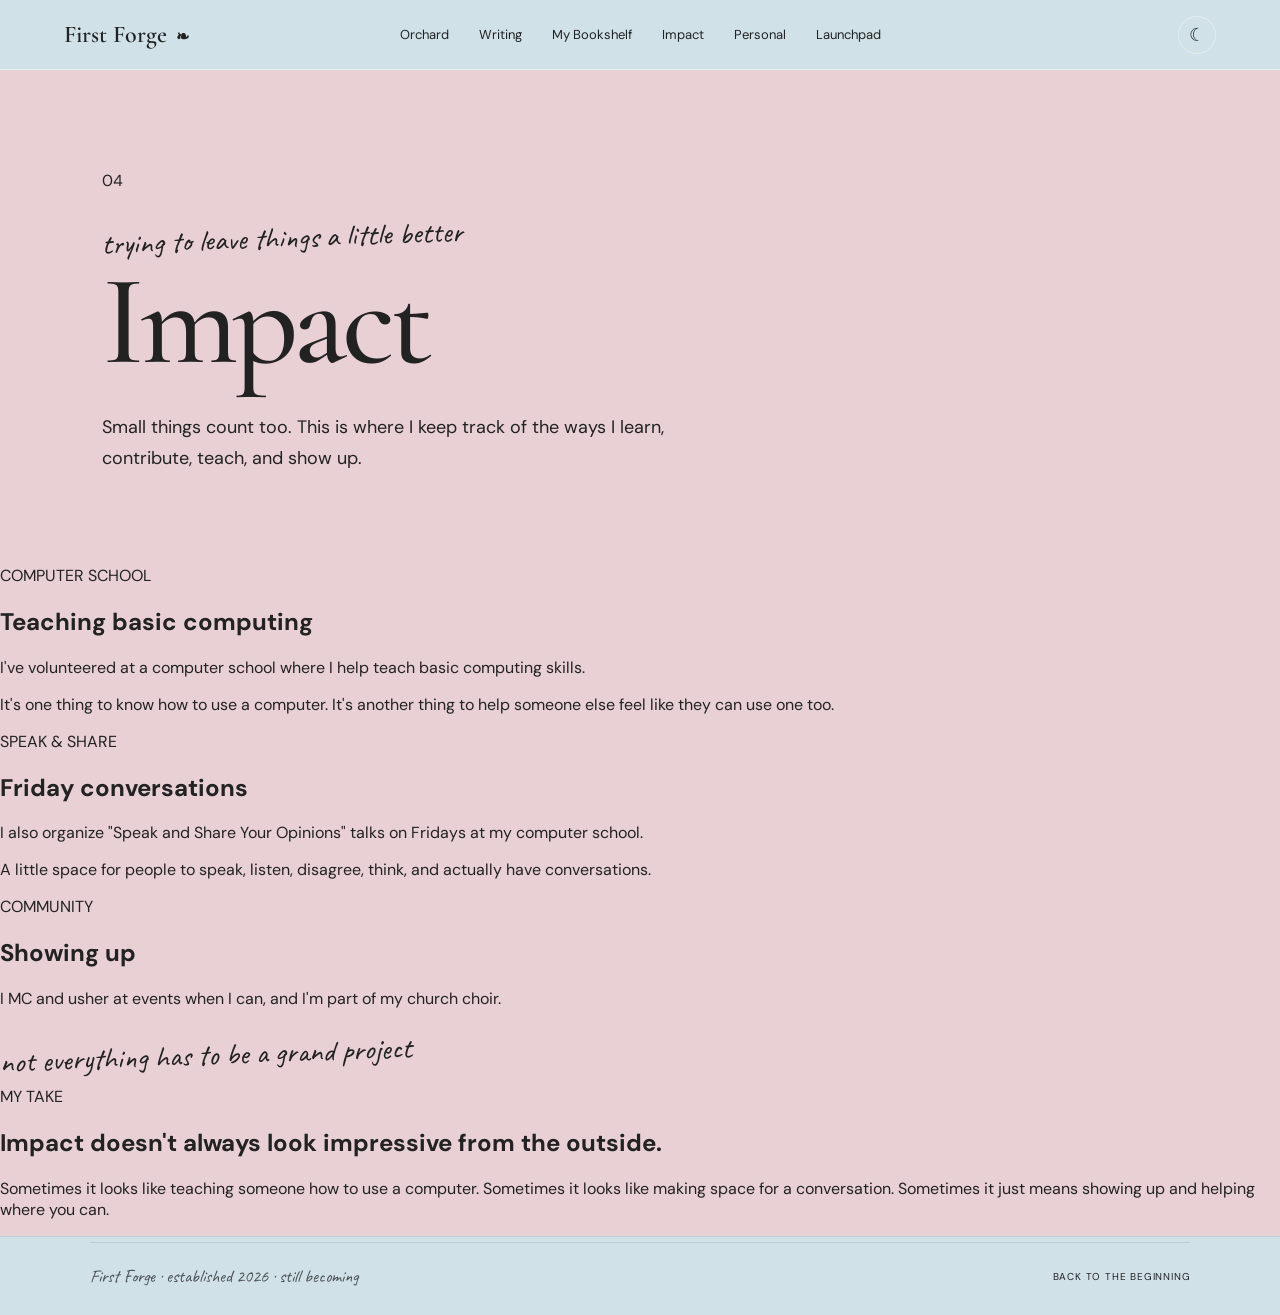
==== impact.html @ 007a7151 "Cleaned up sub-pages files and changed book cover file names" ====
<!DOCTYPE html>
<html lang="en">

<head>

    <meta charset="UTF-8">
    <meta name="viewport" content="width=device-width, initial-scale=1.0">

    <title>Impact — First Forge</title>

    <link rel="preconnect" href="https://fonts.googleapis.com">
    <link rel="preconnect" href="https://fonts.gstatic.com" crossorigin>

    <link
        href="https://fonts.googleapis.com/css2?family=Caveat:wght@400;500;600&family=Cormorant+Garamond:wght@400;500;600;700&family=DM+Sans:wght@400;500;600&family=Lora:ital,wght@0,400;0,500;1,400&display=swap"
        rel="stylesheet"
    >

    <link rel="stylesheet" href="style.css">

</head>

<body class="impact-page">

<header class="site-header">

    <a href="index.html" class="logo">
        First Forge <span>❧</span>
    </a>

    <nav class="navigation">
        <a href="orchard.html">Orchard</a>
        <a href="writing.html">Writing</a>
        <a href="mybookshelf.html">My Bookshelf</a>
        <a href="impact.html">Impact</a>
        <a href="personal.html">Personal</a>
        <a href="launchpad.html">Launchpad</a>
    </nav>

    <button class="theme-toggle" id="theme-toggle" aria-label="Switch to dark mode">☾</button>

</header>


<main class="inner-page">

    <section class="page-hero">

        <span class="page-number">04</span>

        <p class="handwritten">
            trying to leave things a little better
        </p>

        <h1>
            Impact
        </h1>

        <p class="page-intro">
            Small things count too. This is where I keep track
            of the ways I learn, contribute, teach, and show up.
        </p>

    </section>


    <section class="impact-story">

        <article class="impact-card">

            <span>
                COMPUTER SCHOOL
            </span>

            <h2>
                Teaching basic computing
            </h2>

            <p>
                I've volunteered at a computer school where I help
                teach basic computing skills.
            </p>

            <p>
                It's one thing to know how to use a computer.
                It's another thing to help someone else feel like
                they can use one too.
            </p>

        </article>


        <article class="impact-card">

            <span>
                SPEAK &amp; SHARE
            </span>

            <h2>
                Friday conversations
            </h2>

            <p>
                I also organize "Speak and Share Your Opinions"
                talks on Fridays at my computer school.
            </p>

            <p>
                A little space for people to speak,
                listen, disagree, think, and actually have
                conversations.
            </p>

        </article>


        <article class="impact-card">

            <span>
                COMMUNITY
            </span>

            <h2>
                Showing up
            </h2>

            <p>
                I MC and usher at events when I can,
                and I'm part of my church choir.
            </p>

            <p class="handwritten">
                not everything has to be a grand project
            </p>

        </article>

    </section>
    <section class="impact-note">

        <span>MY TAKE</span>

        <h2>
            Impact doesn't always look impressive
            from the outside.
        </h2>

        <p>
            Sometimes it looks like teaching someone how to
            use a computer. Sometimes it looks like making
            space for a conversation. Sometimes it just means
            showing up and helping where you can.
        </p>

    </section>

</main>
<footer class="site-footer">

    <div class="footer-bottom">

        <p>
            First Forge · established 2026 · still becoming
        </p>

        <a href="index.html" class="footer-top">
            Back to the beginning
        </a>
    </div>
</footer>

<script src="script.js"></script>

</body>
</html>
---- style.css ----
:root {
    --background: #FDFBF7;
    --text: #222222;
    --muted-text: #767676;
    --blue: #D0E1E8;
    --sage: #D8E0D5;
    --rose: #E8D0D5;
    --border: #e8eee9;
    --card-background: #F7F3ED;
}

body.dark-theme {
    --background: #202322;
    --text: #F4F0E8;
    --muted-text: #B8B8AE;
    --blue: #29373B;
    --sage: #3D4639;
    --rose: #493A3D;
    --border: rgba(244, 240, 232, 0.12);
    --card-background: #292C2A;
}
* {
    box-sizing: border-box;
}

html {
    scroll-behavior: smooth;
}
body {
    margin: 0;
    background-color: var(--background);
    color:var(--text);
    font-family: "DM Sans", serif;
    transition: background-color 0.3s ease, color 0.3s ease;
}

a {
    color: inherit;
}

img {
    max-width: 100%;
}

.theme-toggle {
    width: 38px;
    height: 38px;
    border: 1px solid var(--border);
    border-radius: 50%;
    background: transparent;
    color: var(--text);
    font-family: "DM Sans", sans-serif;
    font-size: 18px;
    cursor: pointer;
    display: flex;
    align-items: center;
    justify-content: center;
    transition: background-color 0.2s ease, transform 0.2s ease;
}

.theme-toggle:hover {
    background-color: rgba(255, 255, 255, 0.25);
    transform: rotate(8deg);
}

.site-header {
    height: 70px;
    padding: 0 5%;
    display: flex;
    align-items: center;
    justify-content: space-between;
    border-bottom: 1px solid var(--border);
    background-color: var(--blue);
    backdrop-filter: blur(8px);
    -webkit-backdrop-filter: blur(8px);
}


.logo {
    font-family: "Cormorant Garamond", serif;
    font-size: 24px;
    font-weight: 600;
    color: var(--text);
    text-decoration: none;
    white-space: nowrap;
}

.logo span {
    font-size: 16px;
    margin-left: 3px;
}

.navigation {
    position: absolute;
    left: 50%;
    transform: translateX(-50%);
    display: flex;
    align-items: center;
    gap: 30px;
}

.navigation a {
    position: relative;
    font-family: "DM Sans", sans-serif;
    font-size: 13px;
    color: var(--text);
    text-decoration: none;
    transition: opacity 0.2s ease, transform 0.2s ease;
}

.navigation a:hover {
    opacity: 0.6;
    text-decoration: underline;
    text-underline-offset: 6px;
}

.home-page {
    background-color: var(--blue);
}

.hero {
    min-height: calc(80vh - 70px);
    padding: 35px 6% 50px;
    display: grid;
    grid-template-columns: 0.85fr 1.15fr;
    align-items: center;
    gap: 35px;
    overflow: hidden;
    background-color: transparent;
}

.hero-content {
    position: relative;
    width: 100%;
    max-width: 500px;
    justify-self: end;
}

.hero-star {
    position: absolute;
    top: -11px;
    left: -8px;
    z-index: 5;
    font-family: "Cormorant Garamond", serif;
    font-size: 30px;
    transform: rotate(-12deg);
    opacity: 0.8;
}
.hero-note {
    max-width: 390px;
    margin: 0 0 18px;
    font-family: "Caveat", cursive;
    font-size: 20px;
    line-height: 1.3;
}

.hero h1 {
    margin: 0;
    font-family: "Cormorant Garamond", serif;
    font-size: clamp(58px, 6.15vw, 92px);
    font-weight: 500;
    line-height: 0.88;
    letter-spacing: -0.03em;
}

.hero h1 span {
    display: block;
    font-style: italic;
}

.intro {
    margin: 38px 0 0;
    font-family: "DM Sans", sans-serif;
    font-size: 18px;
    font-weight: 600;
}

.hero-description {
    max-width: 500px;
    margin: 14px 0 0;
    font-size: 17px;
    line-height: 1.8;
}

.handwritten {
    width: fit-content;
    font-family: "Caveat", cursive;
    font-size: 30px;
    margin: 34px 0 5px;
    transform: rotate(-2deg);
    transform-origin: left center;
}

.forge-note {
    font-family: "DM Sans", sans-serif;
    font-size: 12px;
    letter-spacing: 0.08em;
    text-transform: uppercase;
    color: var(--muted-text);
    margin: 0;
}

.explore-note {
    font-family: "Caveat", cursive;
    font-size: 21px;
    margin: 24px 0 0;
    opacity: 0.75;
}

.hero-visual {
    position: relative;
    display: flex;
    justify-content: center;
    align-items: center;
    width: 100%;
    overflow: visible;
    transform: translateX(25px);
}

.hero-image {
    width: 760px;
    max-width: 100%;
    height: auto;
    display: block;
    object-fit: contain;
    transform: rotate(0.5deg);
    filter: drop-shadow(0 18px 24px rgba(34, 34, 34, 0.10));
}

.home-section-intro,
.writing-intro,
.bookshelf-intro,
.personal-intro,
.launchpad-intro {
    display: flex;
    align-items: flex-start;
    gap: 18px;
}

.orchard {
    padding: 70px 8% 120px;
    background-color: var(--background);
}

.section-heading {
    max-width: 650px;
    margin-bottom: 60px;
}

.section-label {
    font-family: "DM Sans", sans-serif;
    font-size: 12px;
    letter-spacing: 0.12em;
    text-transform: uppercase;
    color: var(--muted-text);
    margin: 0 0 18px;
}

.section-heading h2 {
    font-family: "Cormorant Garamond", serif;
    font-size: clamp(55px, 7vw, 90px);
    font-weight: 500;
    line-height: 0.9;
    letter-spacing: -0.032em;
}

.section-heading h2 span {
    display: block;
    font-style: italic;
}

.section-intro {
    max-width: 520px;
    font-size: 17px;
    line-height: 1.8;
    margin: 28px 0 0;
}

.orchard-grid {
    display: grid;
    grid-template-columns: repeat(6, 1fr);
    gap: 14px;
}

.orchard-card {
    min-height: 230px;
    padding: 32px;
    box-sizing: border-box;
    background-color: #F7F3ED;
    border: 1px solid rgba(55, 55, 45, 0.10);
    border-radius: 0;
}

.orchard-card:nth-child(1),
.orchard-card:nth-child(2),
.orchard-card:nth-child(3) {
    grid-column: span 2;
}

.orchard-card:nth-child(4),
.orchard-card:nth-child(5) {
    grid-column: span 3;

}

.orchard-card:nth-child(1) {
    background-color: var(--sage);
}
.orchard-card:nth-child(2) {
    background-color: var(--rose);
}

.orchard-card:nth-child(3) {
    background-color: var(--sage);
}

.orchard-card:nth-child(4) {
    background-color: var(--rose);
}

.orchard-card:nth-child(5) {
    background-color: var(--sage);
}
.orchard-card h3 {
    font-family: "Cormorant Garamond", serif;
    font-size: 36px;
    font-weight: 500;
    line-height: 1;
    margin: 0 0 16px;
    letter-spacing: -0.02em;
}

.orchard-card p {
    max-width: 430px;
    font-size: 15px;
    line-height: 1.7;
    margin: 0;
}

.project-list {
    margin-top: 28px;
    display: grid;
    gap: 0;
}

.project-item {
    padding: 18px 0;
    border-top: 1px solid rgba(55, 55, 45, 0.12);
}

.project-item h4 {
    font-family: "Cormorant Garamond", serif;
    font-size: 24px;
    font-weight: 600;
    line-height: 1.1;
    margin: 0 0 7px;
}

.project-item p {
    max-width: 430px;
    font-size: 14px;
    line-height: 1.6;
    margin: 0;
}

.writing {
    padding: 70px 8% 120px;
}

.writing.section-heading {
    max-width: 700px;
}

.writing.section-heading h2 {
    max-width: 600px;
}

.section.section-intro {
    max-width: 560px;
}

.bookshelf {
    padding: 70px 8% 120px;
}

.book-shelf.section-heading {
    max-width: 700px;
}

.bookshelf.section-heading h2 {
    max-width: 600px;
}

.bookshelf.section-intro {
    max-width: 560px;
}

.home-orchard {
    position: relative;
    padding: 28px 7% 48px;
    background-color: transparent;
    border-top: 1px solid var(--border);
}

.home-section-intro {
    margin-bottom: 22px;
}

.section-number {
    font-family: "Cormorant Garamond", serif;
    font-size: 30px;
    line-height: 1;
    flex-shrink: 0;
}

.home-section-intro > div {
    flex-shrink: 0;
    font-family: "Cormorant Garamond", serif;
    font-size: 30px;
    line-height: 1;
}

.home-section-intro p,
.writing-heading p,
.bookshelf-heading p,
.personal-heading p,
.launchpad-heading p,
.listening-heading p {
    font-family: "DM Sans", sans-serif;
    font-size: 13px;
    line-height: 1.55;
}

.home-section-intro p{
    font-family: "DM Sans", sans-serif;
    font-size: 13px;
    line-height: 1.5;
    margin: 0;
    max-width: 390px;
}

.orchard-preview-grid {
    display: grid;
    grid-template-columns: repeat(4, 1fr);
    gap: 14px;
    margin-left: 22%;
}

.orchard-preview-card {
    min-height: 155px;
    padding: 18px 20px;
    border-radius: 0;
    border: 1px solid rgba(55, 55, 45, 0.10);
    display: flex;
    flex-direction: column;
    position: relative;
}

.orchard-preview-card:nth-child(1) {
    background-color: var(--sage);
}

.orchard-preview-card:nth-child(2) {
    background-color: var(--rose);
}

.orchard-preview-card:nth-child(3) {
    background-color: var(--sage);
}

.orchard-preview-card:nth-child(4) {
    background-color: var(--rose);
}

.orchard-preview-card:nth-child(5) {
    background-color: var(--sage);
}

.card-icon {
    width: 42px;
    height: 42px;
    flex-shrink: 0;
    border-radius: 50%;
    display: flex;
    align-items: center;
    justify-content: center;
    background-color: rgba(255, 255, 255, 0.35);
    font-family: "DM Sans", sans-serif;
    font-size: 18px;
    margin-bottom: 10px;
}

.orchard-preview-card h3 {
    font-family: "Cormorant Garamond", serif;
    font-size: 21px;
    font-weight: 500;
    line-height: 1.05;
    margin: 0 0 7px;
}

.orchard-preview-card p {
    font-family: "DM Sans", sans-serif;
    font-size: 11px;
    line-height: 1.45;
    margin: 0;
    max-width: 190px;
}

.section-nav-note {
    margin: 20px 0 0 22%;
    font-family: "Caveat", cursive;
    font-size: 19px;
    line-height: 1.3;
    opacity: 0.72;
}

.home-impact {
    position: relative;
    padding: 55px 7% 65px;
    background-color: var(--background);
    border-top: 1px solid var(--border);
}

.impact-intro {
    margin-bottom: 28px;
}

.impact-heading h2
.writing-heading h2,
.personal-heading h2,
.launchpad-heading h2,
.listening-heading h2 {
    font-family: "Cormorant Garamond", serif;
    font-size: 34px;
    font-weight: 500;
    line-height: 1;
    margin: 0 0 8px;
}

.impact-heading p {
    max-width: 430px;
    margin: 0;
}

.impact-preview-grid {
    display: grid;
    grid-template-columns: repeat(3, 1fr);
    gap: 14px;
    margin-left: 22%;
}

.impact-preview-card {
    min-height: 175px;
    padding: 20px;
    border: 1px solid rgba(55, 55, 45, 0.10);
    display: flex;
    flex-direction: column;
    position: relative;
}

.impact-preview-card:nth-child(odd) {
    background-color: var(--rose);
}

.impact-preview-card:nth-child(even) {
    background-color: var(--sage);
}

.impact-icon {
    width: 42px;
    height: 42px;
    display: flex;
    align-items: center;
    justify-content: center;
    margin-bottom: 12px;
    background-color: rgba(255, 255, 255, 0.35);
    border-radius: 50%;
    font-size: 18px;
}

.impact-preview-card h3 {
    font-family: "Cormorant Garamond", serif;
    font-size: 23px;
    font-weight: 500;
    line-height: 1;
    margin: 0 0 8px;
}

.impact-preview-card p {
    max-width: 230px;
    font-family: "DM Sans", sans-serif;
    font-size: 11px;
    line-height: 1.5;
    margin: 0;
}

@media (max-width: 1000px) {
    .navigation {
        gap: 18px;
    }

    .hero {
        grid-template-columns: 1fr 1fr;
        padding-left: 5%;
        padding-right: 5%;
    }

    .hero-image {
        width: 650px;
    }

    .orchard-preview-grid {
        margin-left: 10%;
    }
}

@media (max-width: 760px) {
    .site-header {
        height: auto;
        min-height: 70px;
        padding: 16px 5%;
        flex-wrap: wrap;
        gap: 15px;
    }

    .navigation {
        width: 100%;
        justify-content: flex-start;
        gap: 16px;
        overflow-x: auto;
        padding-bottom: 3px;
        position: static;
    }

    .navigation a {
        flex-shrink: 0;
    }

    .hero {
        min-height: calc(100vh - 70px);
        grid-template-columns: 1fr;
        padding: 55px 7% 70px;
        gap: 45px;
    }

    .hero-visual {
        transform: none;
        justify-content: center;
    }

    .hero-image {
        width: 100%;
        max-width: 650px;
    }

    .home-section-intro,
    .writing-intro,
    .bookshelf-intro,
    .personal-intro,
    .launchpad-intro {
        flex-wrap: wrap;
    }

    .bookshelf-books {
        grid-template-columns: repeat(2, 1fr);
    }

    .bookshelf-display {
        margin-left: 0;
        margin-top: 0;
    }

    .writing-note,
    .personal-note,
    .launchpad-note,
    .listening-note,
    .section-nav-note {
        margin-left: 0;
    }

    .home-orchard {
        padding-left: 7%;
        padding-right: 7%;
    }

    .orchard-preview-grid {
        grid-template-columns: repeat(2, 1fr);
        margin-left: 0;
    }

    .impact-preview-grid,
    .writing-preview,
    .personal-preview,
    .launchpad-preview {
        grid-template-columns: 1fr;
        margin-left: 0;
    }

    .orchard-grid {
        grid-template-columns: 1fr;
    }

    .orchard-card:nth-child(1),
    .orchard-card:nth-child(2),
    .orchard-card:nth-child(3),
    .orchard-card:nth-child(4),
    .orchard-card:nth-child(5) {
        grid-column: auto;
    }

    .impact-preview-grid {
        grid-template-columns: 1fr;
        margin-left: 0;
    }

    .writing-preview {
        grid-template-columns: 1fr;
        margin-left: 0;
    }

    .bookshelf-preview {
        grid-template-columns: 1fr;
        margin-left: 0;
    }

    .bookshelf-books {
        grid-template-columns: repeat(2, 1fr);
    }

    .personal-preview {
        grid-template-columns: 1fr;
        margin-left: 0;
    }

    .full-category-grid,
    .impact-full-grid,
    .personal-full-grid,
    .launchpad-full-grid,
    .writer-page-grid {
        grid-template-columns: 1fr;
    }

    .bookshelf-full-grid {
        grid-template-columns: repeat(2, 1fr);
    }
    .footer-main {
        flex-direction: column;
        gap: 35px;
    }

    .footer-navigation {
        width: 100%;
        column-gap: 45px;
    }

    .footer-bottom {
        flex-direction: column;
        align-items: flex-start;
        gap: 15px;
    }

    .spotify-player {
        margin-left: 0;
        padding: 10px;
    }

    .footer-links {
        width: 100%;
        gap: 55px;
    }

    .footer-navigation, 
    .footer-socials {
        gap: 10px;
    }

    .footer-bottom {
        flex-direction: column;
        align-items: flex-start;
        gap: 15px;
    }
}

.home-writing {
    position: relative;
    padding: 55px 7% 65px;
    background-color: var(--background);
    border-top: 1px solid var(--border);
}

.writing-intro {
    margin-bottom: 28px;
}

.writing-heading {
    flex-shrink: 0;
}

.writing-preview {
    display: grid;
    grid-template-columns: repeat(2, 1fr);
    gap: 14px;
    margin-left: 22%;
}

.writing-preview-card {
    min-height: 190px;
    padding: 22px;
    border: 1px solid rgba(55, 55, 45, 0.10);
    background-color: #F7F3ED;
    display: flex;
    flex-direction: column;
}

.writing-preview-card:nth-child(odd) {
    background-color: var(--sage);
}

.writing-preview-card:nth-child(even) {
    background-color: var(--rose);
}

.writing-preview-card:nth-child(odd) {
    background-color: var(--sage);
}

.writing-preview-card:nth-child(even) {
    background-color: var(--rose);
}

.personal-preview-card:nth-child(odd),
.launchpad-preview-card:nth-child(odd) {
    background-color: var(--sage);
}

.personal-preview-card:nth-child(even),
.launchpad-preview-card:nth-child(even) {
    background-color: var(--sage);
}

.writing-type {
    font-family: "DM Sans", sans-serif;
    font-size: 9px;
    letter-spacing: 0.12em;
    color: var(--muted-text);
    margin-bottom: 16px;
}

.writing-preview-card h3 {
    font-family: "Cormorant Garamond", serif;
    font-size: 27px;
    font-weight: 500;
    line-height: 1;
    margin: 0 0 10px;
}

.writing-preview-card p {
    max-width: 270px;
    font-family: "DM Sans", sans-serif;
    font-size: 11px;
    line-height: 1.55;
    margin: 0;
}

.home-bookshelf {
    position: relative;
    padding: 28px 7% 18px;
    background-color: var(--background);
    border-top: 1px solid var(--border);
    overflow: hidden;
}

.bookshelf-intro {
    margin-bottom: 10px;
}

.bookshelf-heading {
    flex-shrink: 0;
}

.bookshelf-heading h2 {
    font-family: "Cormorant Garamond", serif;
    font-size: 34px;
    font-weight: 500;
    line-height: 1;
    margin: 0 0 7px;
    letter-spacing: -0.02em;
}

.bookshelf-heading p {
    max-width: 360px;
    margin: 0;
}

.bookshelf-display {
    position: relative;
    margin-left: 22%;
    margin-top: -48px;
    padding-top: 58px;
}

.bookshelf-books {
    position: relative;
    width: 100%;
    display: grid;
    grid-template-columns: repeat(4, 1fr);
    gap: 8px;
    align-items: end;
    margin: 0 auto;
    padding: 0 8px 13px;
}

.bookshelf-books::after {
    content: "";
    position: absolute;
    left: 0%;
    right: 0%;
    bottom: 0;
    height: 8px;
    background-color: #B69B73;
    border-radius: 2px;
    box-shadow: 
        0 2px 0 rgba(80, 60, 40, 0.18),
        0 5px 8px rgba(34, 34, 34, 0.10);
    z-index: 0;
}

.book-card {
    position: relative;
    z-index: 1;
    min-width: 0;
    padding: 0 6px;
    background: transparent;
    align-items: center;
    border: none;
    display: flex;
    flex-direction: column;
}

.book-cover {
    display: flex;
    height: 120px;
    width: 100%;
    align-items: flex-end;
    justify-content: center;
    overflow: hidden;
    background-color: transparent;
}

.book-cover img {
    width: auto;
    height: 105px;
    display: block;
    max-width: 72px;
    object-fit: cover;
    box-shadow: 2px 2px 6px rgba(34, 34, 34, 0.16);
    transform: transform 0.2s ease;
    box-shadow: 0.2s ease;
}

.book-note {
    position: relative;
    width: 100%;
    text-align: center;
    min-height: 72px;
    padding: 8px 4px 5px;
    text-align: center;
}

.book-note h3 {
    margin: 0 0 6px;
    font-family: "DM Sans", sans-serif;
    font-size: 8px;
    color: var(--muted-text);
    letter-spacing: 0.02em;
}

.book-card:hover .book-cover img {
    transform: translateY(-4px) rotate(-1deg);
    box-shadow: 3px 6px 9px rgba(34, 34, 34, 0.20);
}
.bookshelf-note {
    margin: 5px 0  0 22%;
    font-family: "Caveat", cursive;
    font-size: 18px;
    line-height: 1;
    opacity: 0.78;
    transform: rotate(-1deg);
}

.home-personal {
    position: relative;
    padding: 55px 7% 65px;
    background-color: transparent;
    border-top: 1px solid var(--border);
}

.personal-intro {
    margin-bottom: 28px;
}

.personal-heading {
    flex-shrink: 0;
}

.personal-heading h2 {
    font-family: "Cormorant Garamond", serif;
    font-size: 34px;
    font-weight: 500;
    line-height: 1;
    margin: 0 0 8px;
}

.personal-heading p {
    max-width: 430px;
    font-family: "DM Sans", sans-serif;
    font-size: 13px;
    line-height: 1.55;
    margin: 0;
}

.personal-preview {
    display: grid;
    grid-template-columns: repeat(3, 1fr);
    gap: 14px;
    margin-left: 22%;
}

.personal-preview-card {
    min-height: 190px;
    padding: 22px;
    border: 1px solid rgba(55, 55, 45, 0.10);
    display: flex;
    flex-direction: column;
}

.personal-preview-card:nth-child(odd) {
    background-color: var(--sage);
}

.personal-preview-card:nth-child(even) {
    background-color: var(--rose);
}

.personal-preview-card:nth-child(3) {
    background-color: var(--sage);
}

.personal-label {
    font-family: "DM Sans", sans-serif;
    font-size: 9px;
    letter-spacing: 0.12em;
    color: var(--muted-text);
    margin-bottom: 16px;
}

.personal-preview-card h3 {
    font-family: "Cormorant Garamond", serif;
    font-size: 27px;
    font-weight: 500;
    line-height: 1;
    margin: 0 0 10px;
}

.personal-preview-card p {
    max-width: 250px;
    font-family: "DM Sans", sans-serif;
    font-size: 11px;
    line-height: 1.55;
    margin: 0;
}

.personal-note {
    margin: 24px 0 0 22%;
    font-family: "Caveat", cursive;
    font-size: 20px;
    opacity: 0.75;
}

.home-launchpad {
    position: relative;
    padding: 55px 7% 65px;
    background-color: var(--background);
    border-top: 1px solid var(--border);
}

.launchpad-intro {
    display: flex;
    align-items: flex-start;
    gap: 18px;
    margin-bottom: 28px;
}

.launchpad-heading {
    flex-shrink: 0;
}

.launchpad-heading h2 {
    font-family: "Cormorant Garamond", serif;
    font-size: 34px;
    font-weight: 500;
    line-height: 1;
    margin: 0 0 8px;
}

.launchpad-heading p {
    max-width: 430px;
    font-family: "DM Sans", sans-serif;
    font-size: 13px;
    line-height: 1.55;
    margin: 0;
}

.launchpad-preview {
    display: grid;
    grid-template-columns: repeat(3, 1fr);
    gap: 14px;
    margin-left: 22%;
}

.launchpad-preview-card {
    min-height: 190px;
    padding: 22px;
    border: 1px solid rgba(55, 55, 45, 0.10);
    display: flex;
    flex-direction: column;
}

.launchpad-preview-card:nth-child(odd) {
    background-color: var(--sage);
}

.launchpad-preview-card:nth-child(even) {
    background-color: var(--rose);
}

.launchpad-preview-card:nth-child(odd) {
    background-color: var(--sage);
}

.launchpad-label {
    font-family: "DM Sans", sans-serif;
    font-size: 9px;
    letter-spacing: 0.12em;
    color: var(--muted-text);
    margin-bottom: 16px;
}

.launchpad-preview-card h3 {
    font-family: "Cormorant Garamond", serif;
    font-size: 27px;
    font-weight: 500;
    line-height: 1;
    margin: 0 0 10px;
}

.launchpad-preview-card p {
    max-width: 250px;
    font-family: "DM Sans", sans-serif;
    font-size: 11px;
    line-height: 1.55;
    margin: 0;
}

.launchpad-note {
    margin: 24px 0 0 22%;
    font-family: "Caveat", cursive;
    font-size: 20px;
    opacity: 0.75;
}

.section-nav-note {
    margin: 20px 0 0 22%;
    font-family: "Caveat", cursive;
    font-size: 19px;
    line-height: 1.3;
    opacity: 0.72;
}
@media (max-width: 500px) {
    .logo {
        font-size: 27px;
    }

    .navigation {
        gap: 14px;
    }

    .navigation a {
        font-size: 12px;
    }

    .hero {
        padding-top: 45px;
    }

    .hero h1 {
        font-size: clamp(52px, 15vw, 72px);
    }

    .hero-note {
        font-size: 21px;
    }

    .orchard-preview-grid {
        grid-template-columns: 1fr;
    }

    .orchard-preview-card {
        min-height: 170px;
    }

    .writing-intro,
    .bookshelf-intro {
        gap: 12px;
    }

    .writing-heading h2,
    .bookshelf-heading h2 {
        font-size: 30px;
    }

    .bookshelf-books {
        grid-template-columns: repeat(2, 1fr);
    }

    .bookshelf-note {
        margin-left: 0;
    }

    .site-footer {
        padding: 35px 7% 20px;
    }

    .footer-navigation {
        column-gap: 30px;
    }

    .footer-logo {
        font-size: 30px;
    }

    .bookshelf-full-grid {
        grid-template-columns: 1fr;
    }

    .full-category-card,
    .impact-full-card,
    .personal-full-card,
    .launchpad-full-card,
    .writing-full-card {
        padding: 28px;
    }
}

.site-footer {
    padding: 5px 7% 28px;
    background-color: var(--blue);
    border-top: 1px solid rgba(34, 34, 34, 0.10);
}

.footer-main {
    display: flex;
    justify-content: space-between;
    align-items: flex-start;
    gap: 60px;
    padding-bottom: 30px;
}

.footer-brand {
    max-width: 330px;
}

.footer-logo {
    font-family: "Cormorant Garamond", serif;
    font-size: 34px;
    font-weight: 600;
    color: var(--text);
    text-decoration: none;
}

.footer-logo span {
    font-size: 17px;
    margin-left: 3px;
}

.footer-brand p {
    max-width: 300px;
    margin: 14px 0 0;
    font-family: "DM Sans", sans-serif;
    font-size: 12px;
    line-height: 1.6;
    color: var(--muted-text);
}

.footer-navigation a:hover {
    text-decoration: underline;
    text-underline-offset: 5px;
}

.footer-top {
    font-family: "DM Sans", sans-serif;
    font-size: 10px;
    letter-spacing: 0.08em;
    text-transform: uppercase;
    color: var(--text);
    text-decoration: none;
}

.footer-top:hover {
    text-decoration: underline;
    text-underline-offset: 5px;
}

.footer-bottom {
    padding-top: 22px;
    border-top: 1px solid rgba(34, 34, 34, 0.10);
    display: flex;
    justify-content: space-between;
    align-items: center;
    gap: 30px;
}

.footer-bottom p {
    margin: 0;
    font-family: "Caveat", cursive;
    font-size: 18px;
    opacity: 0.75;
}

.footer-links {
    display: flex;
    gap: 80px;
}

.footer-column {
    display: flex;
    flex-direction: column;
    gap: 16px;
}

.footer-column:last-child {
    margin-top: 30px;
}

.footer-column:first-child {
    margin-top: 30px;
}
.footer-navigation, 
.footer-socials {
    display: flex;
    flex-wrap: wrap;
    gap: 8px;
    max-width: 280px;
}

.footer-navigation a,
.footer-socials a {
    display: inline-flex;
    align-items: center;
    padding: 6px 14px;
    background-color: var(--sage);
    border: 1px solid var(--border);
    border-radius: 20px;
    font-family: "DM Sans", sans-serif;
    font-size: 11px;
    font-weight: 500;
    color: var(--text);
    text-decoration: none;
    transition: transform 0.2s ease, background-color 0.2s ease, box-shadow 0.2s ease;
}

.footer-navigation a:hover,
.footer-socials a:hover{
    opacity: 1;
    transform: translateY(-2px);
    box-shadow: 0 4px 8px rgba(0, 0, 0, 0.08);
}

.footer-socials a:nth-child(even) {
    background-color: var(--rose);
}

.footer-handwritten {
    margin: 16px 0 0;
    font-family: "Caveat", cursive;
    font-size: 17px;
    line-height: 1.3;
    color: var(--text);
    opacity: 0.75;
}

.footer-bottom p {
    font-family: "Caveat", cursive;
}

.footer-label {
    font-family: "DM Sans", sans-serif;
    font-size: 9px;
    letter-spacing: 0.14em;
    color: var(--muted-text);
}

.home-listening {
    position: relative;
    padding: 55px 7% 65px;
    background-color: var(--background);
    border-top: 1px solid var(--border);
}

.listening-heading {
    flex-shrink: 0;
}

.listening-heading h2 {
    font-family: "Cormorant Garamond", serif;
    font-size: 34px;
    font-weight: 500;
    line-height: 1;
    margin: 0 0 8px;
}

.listening-heading p {
    max-width: 430px;
    font-family: "DM Sans", sans-serif;
    font-size: 13px;
    line-height: 1.55;
    margin: 0;
}

.spotify-player {
    margin-left: 22%;
    max-width: 720px;
    padding: 14px;
    background-color: #E8C5C8;
    border: 1px solid rgba(55, 55, 45, 0.10);
}

.spotify-player iframe {
    display: block;
    width: 100%;
    border: 0;
    border-radius: 12px;
}

.listening-note {
    margin: 20px 0 0 22%;
    font-family: "Caveat", cursive;
    font-size: 20px;
    opacity: 0.75;
}.full-page {
    min-height: 100vh;
    background-color: var(--background);
}

.page-hero {
    padding: 100px 8% 90px;
    max-width: 900px;
}

.page-kicker {
    margin: 20px 0 14px;
    font-family: "DM Sans", sans-serif;
    font-size: 11px;
    letter-spacing: 0.14em;
    text-transform: uppercase;
    color: var(--muted);
}

.page-hero h1 {
    margin: 0;
    font-family: "Cormorant Garamond", serif;
    font-size: clamp(70px, 10vw, 130px);
    font-weight: 500;
    line-height: 0.85;
    letter-spacing: -0.04em;
}

.page-intro {
    max-width: 570px;
    margin: 35px 0 -0;
    font-size: 18px;
    line-height: 1.75;
}

.page-hero .handwriten {
    margin-top: 35px;
}

.full-category-grid,
.impact-full-grid,
.personal-full-grid,
.launchpad-full-grid {
    padding: 0 8% 80px;
    display: grid;
    grid-template-columns: repeat(2, 1fr);
    gap: 16px;
}

.full-category-card,
.impact-full-card,
.personal-full-card,
.launchpad-full-card {
    padding: 38px;
    min-height: 360px;
    border: 1px solid var(--border);
}

.sage-card {
    background-color: var(--sage);
}

.rose-card {
    background-color: var(--rose);
}

.category-number {
    font-family: "DM Sans", sans-serif;
    font-size: 10px;
    letter-spacing: 0.12em;
    color: var(--muted-text);
}

.full-category-card h2,
.impact-full-card h2, 
.personal-full-card h2,
.launchpad-full-card h2 {
    margin: 22px 0 15px;
    font-family: "Cormorant Garamond", serif;
    font-size: 48px;
    font-weight: 500;
    line-height: 0.95;
}

.full-category-card > p,
.impact-full-card > p, 
.personal-full-card > p,
.launchpad-full-card > p {
    max-width: 470px;
    font-size: 15px;
    line-height: 1.7;
}

.category-items, 
.impact-list,
.launch-list {
    margin-top: 32px;
}

.category-items > div,
.impact-list > div,
.launch-list > div {
    padding: 15px 0;
    border-top: 1px solid var(--border);
}

.category-items h3,
.impact-list h3,
.launch-list h3 {
    margin: 0 0 5px;
    font-family: "Cormorant Garamond", serif;
    font-size: 24px;
    font-weight: 600;
}

.category-items p,
.impact-list p,
.launch-list p {
    margin: 0;
    max-width: 430px;
    font-family: "DM Sans", sans-serif;
    font-size: 11px;
    line-height: 1.55;
}

.writer-page-grid {
    padding: 0 8% 80px;
    display: grid;
    grid-template-columns: repeat(2, 1fr);
    gap: 16px;
}

.writing-full-card {
    min-height: 330px;
    padding: 38px;
    border: 1px solid var(--border);
    display: flex;
    flex-direction: column;
}

.writing-full-card .writing-type {
    margin-bottom: 30px;
}

.writing-full-card h2 {
    margin: 0 0 15px;
    font-family: "Cormorant Garamond", serif;
    font-size: 48px;
    font-weight: 500;
}

.writing-full-card p {
    max-width: 400px;
    font-size: 15px;
    line-height: 1.7;
}

.writing-status {
    font-family: "Caveat", cursive;
    font-size: 21px;
    opacity: 0.75;
    margin-top: auto;
}

.bookshelf-full grid {
    padding: 20px 8% 90px;
    display: grid;
    grid-template-columns: repeat(4, 1fr);
    gap: 28px;
    align-items: start;
}

.full-book-card {
    padding: 30px 20px;
    background-color: var(--background);
    border: 1px solid var(--border);
    text-align: center
}

.full-book-cover {
    height: 330px;
    display: flex;
    justify-content: center;
    align-items: center;
}

.full-book-cover img {
    max-width: 190px;
    max-height: 300px;
    width: auto;
    height: auto;
    display: block;
    box-shadow: 4px 8px 15px rgba(34, 34, 34, 0.18);
    transition: transform 0.25s ease;
}

.full-book-card:hover .full-book-cover img {
    transform: translateY(-7px) rotate(-1deg);
}

.full-book-info {
    margin-top: 20px;
    font-family: "Cormorant Garamond", serif;
    font-size: y
}

.full-book info span {
    font-family: "DM Sans", sans-serif;
    font-size: 9x;
    letter-spacing: 0.12em;
    color: var(--muted text)
}

.full-book-info h2 {
    margin: 12px 0 5px;
    font-family: "Cormorant Garamond",  serif;
    font-size: 25px;
    font-weight: 500;
    line-height: 1;
}

.full-book-inspo p {
    margin: 0;
    font-family: "DM Sans", sans-sefif;
    font-size: 11px;
    color: var(--muted-text);
}

.personal-full-card ul {
    margin: 28px 0 0;
    padding: 0;
    list-style: none;
}

.personal-full-card li {
    padding: 11px 0;
    border-top: 1px solid var(--border);
    font-family: "DM Sans", sans-serif;
    font-size: 12px;
}

.personal-label,
.launchpad-label {
    font-family: "DM Sans", sans-serif;
    font-size: 9px;
    letter-spacing: 0.14em;
    color: var(--muted-text);
}

.page-closing-note {
    padding: 0 8% 100px;
    margin: 0;
    font-family: "Caveat", cursive;
    font-size: 25px;
    opacity: 0.75;
}
.orchard-page {
    background-color: var(--sage);
}

.writing-page {
    background-color: var(--rose);
}

.bookshelf-page {
    background-color: var(--blue);
}

.impact-page {
    background-color: var(--rose);
}

.personal-page {
    background-color: var(--sage);
}

.launchpad-page {
    background-color: var(--rose);
}
.home-page {
    background-color: var(--blue);

     .home-page .home-orchard,
     .home-page .home-impact,
     .home-page .home-writing,
     .home-page .home-bookshelf,
     .home-page .home-personal,
     .home-page .home-launchpad,
     .home-page .home-listening,
     .home-page .home-closing {
    background-color: transparent;
}
}
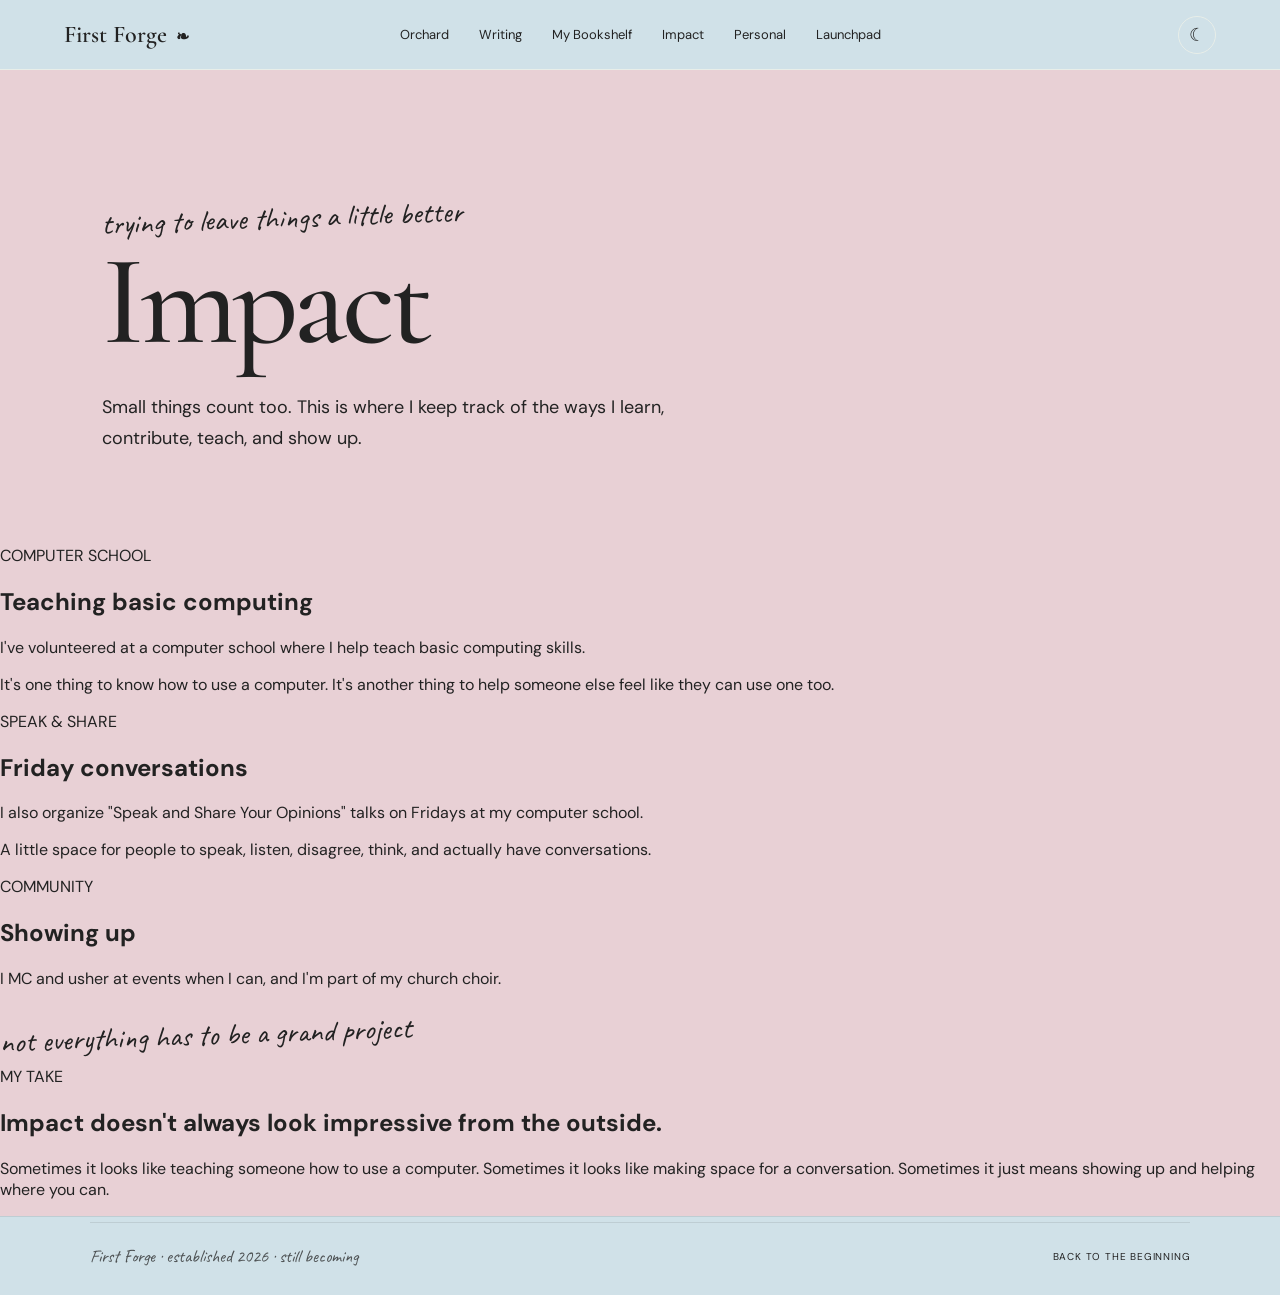
==== commit b04600c8: "Remove section and page numbers" ====
--- a/impact.html
+++ b/impact.html
@@ -45,8 +45,6 @@
 <main class="inner-page">
 
     <section class="page-hero">
-
-        <span class="page-number">04</span>
 
         <p class="handwritten">
             trying to leave things a little better
--- a/style.css
+++ b/style.css
@@ -395,22 +395,15 @@
     max-width: 560px;
 }
 
-.home-orchard {
+.home-personal {
     position: relative;
-    padding: 28px 7% 48px;
+    padding: 55px 7% 65px;
     background-color: transparent;
     border-top: 1px solid var(--border);
 }
 
 .home-section-intro {
     margin-bottom: 22px;
-}
-
-.section-number {
-    font-family: "Cormorant Garamond", serif;
-    font-size: 30px;
-    line-height: 1;
-    flex-shrink: 0;
 }
 
 .home-section-intro > div {
@@ -525,7 +518,7 @@
     margin-bottom: 28px;
 }
 
-.impact-heading h2
+.impact-heading h2,
 .writing-heading h2,
 .personal-heading h2,
 .launchpad-heading h2,
@@ -1482,7 +1475,7 @@
     line-height: 1.75;
 }
 
-.page-hero .handwriten {
+.page-hero .handwritten {
     margin-top: 35px;
 }
 
@@ -1611,7 +1604,7 @@
     margin-top: auto;
 }
 
-.bookshelf-full grid {
+.bookshelf-full-grid {
     padding: 20px 8% 90px;
     display: grid;
     grid-template-columns: repeat(4, 1fr);
@@ -1650,14 +1643,13 @@
 .full-book-info {
     margin-top: 20px;
     font-family: "Cormorant Garamond", serif;
-    font-size: y
-}
-
-.full-book info span {
-    font-family: "DM Sans", sans-serif;
-    font-size: 9x;
+}
+
+.full-book-info-span {
+    font-family: "DM Sans", sans-serif;
+    font-size: 9px;
     letter-spacing: 0.12em;
-    color: var(--muted text)
+    color: var(--muted text);
 }
 
 .full-book-info h2 {
@@ -1670,7 +1662,7 @@
 
 .full-book-inspo p {
     margin: 0;
-    font-family: "DM Sans", sans-sefif;
+    font-family: "DM Sans", sans-serif;
     font-size: 11px;
     color: var(--muted-text);
 }
@@ -1728,7 +1720,7 @@
 }
 .home-page {
     background-color: var(--blue);
-
+}
      .home-page .home-orchard,
      .home-page .home-impact,
      .home-page .home-writing,
@@ -1739,4 +1731,73 @@
      .home-page .home-closing {
     background-color: transparent;
 }
-}+
+@media screen and (max-width: 900px) {
+    :root {
+        --section-padding: 50px 5% 80px;
+        --card-padding: 2rem;
+    }
+
+    .subpage-grid {
+        grid-template-columns: repeat(auto-fill), minmax(260px 1fr);
+        gap: 1.5rem;
+        padding: 0 5% 60px;
+    }
+}
+
+@media screena and(max-width: 600px) {
+    :root {
+        --section-padding: 40px 1rem 60px;
+        --card-padding: 1.5rem;
+    }
+
+    .subpage-header {
+        padding: 40px 1rem 30px;
+    }
+
+    .sub-page-title {
+        font-size: 2.25rem;
+    }
+
+    .subpage-description {
+        font-size: 1.1rem;
+    }
+
+    .subpage-grid {
+        grid-template-columns: 1fr;
+        gap: 1.25rem;
+        padding: 0 1rem 40px;
+    }
+
+    .site-header nav,
+    .navigation {
+        flex-wrap: wrap;
+        gap: 0.75rem;
+        justify-content: center;
+    }
+
+    .site-header {
+        padding: 0.75rem 1rem;
+    }
+
+    .book-cover, 
+    .full-book-cover {
+        max-height: 250px;
+        width: auto;
+        margin: 0 auto 1.5rem;
+    }
+}
+
+@media (hover: none) and (pointer: coarse) {
+    a, 
+    button,
+    .theme-toggle,
+    .subpage-card-link {
+        min-height: 44px;
+        min-width: 44px;
+    }
+
+    .subpage-card:hover {
+        transform: none;
+    }
+}
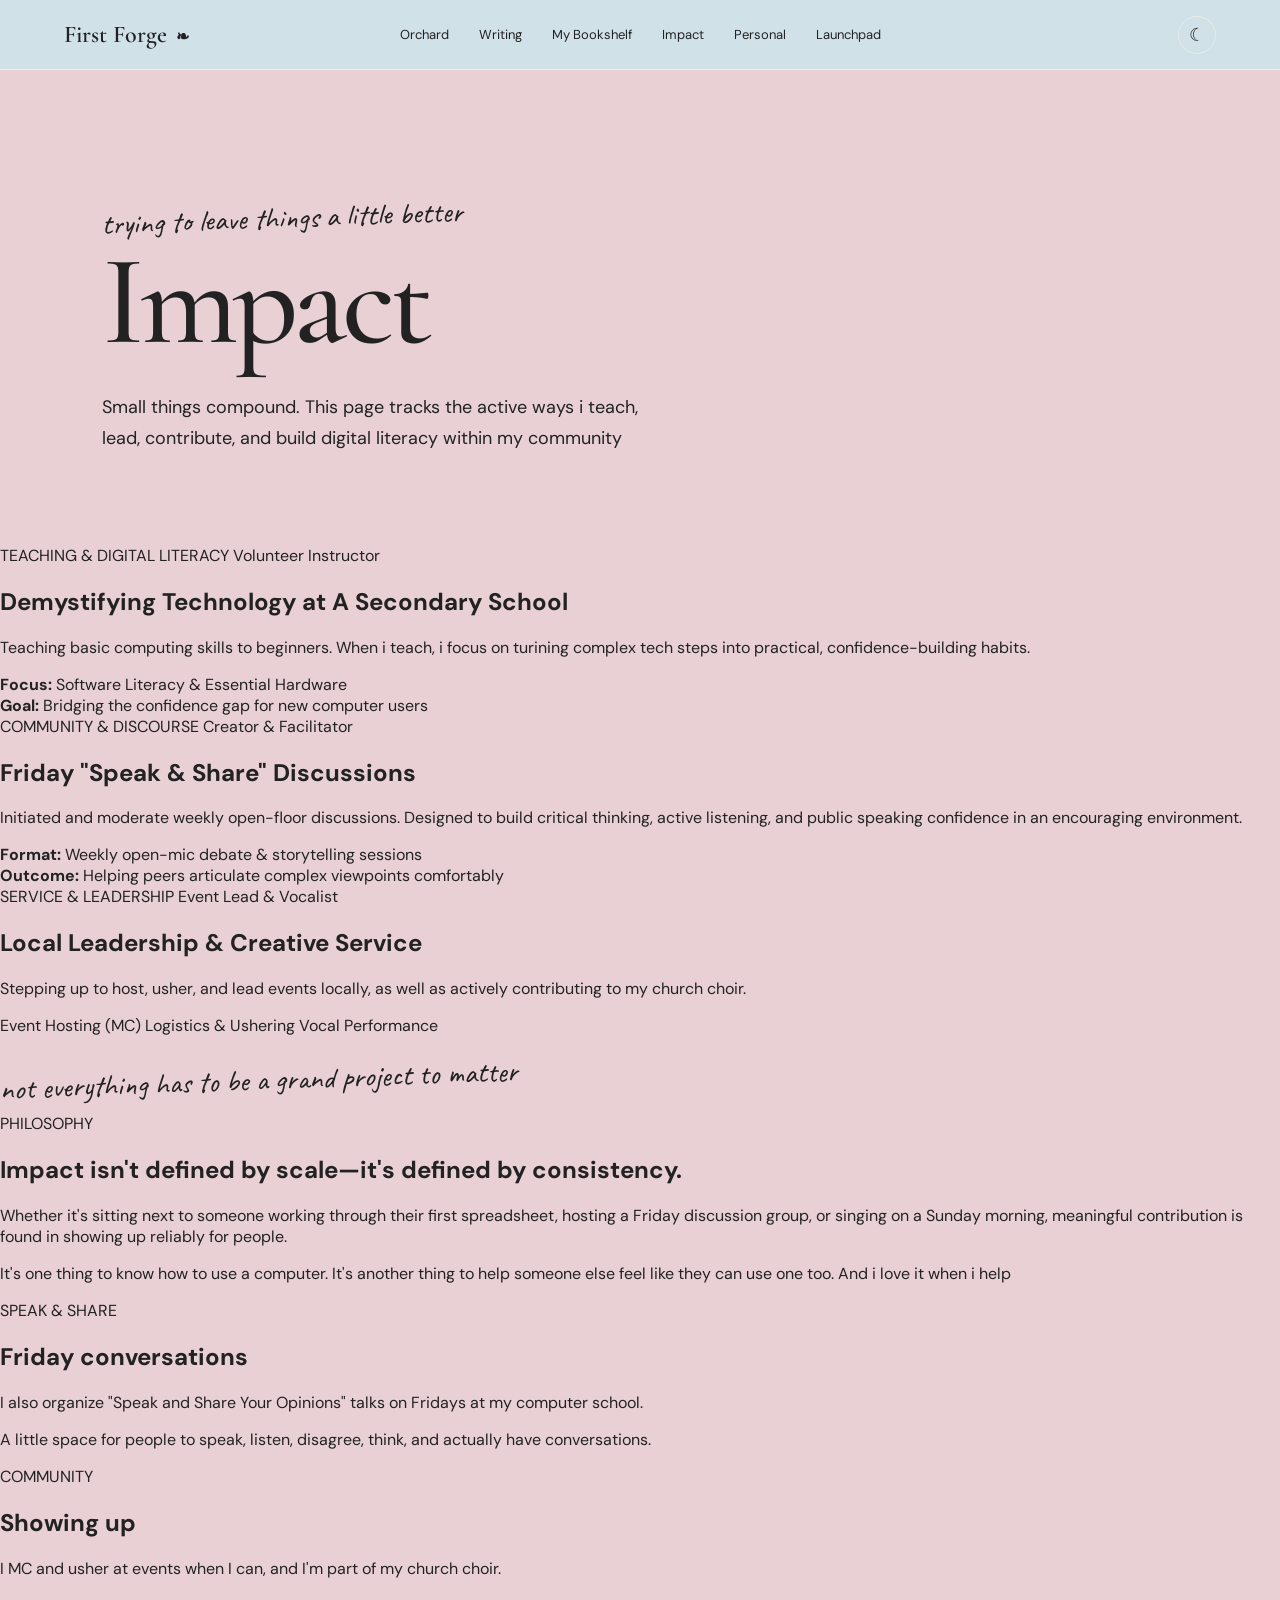
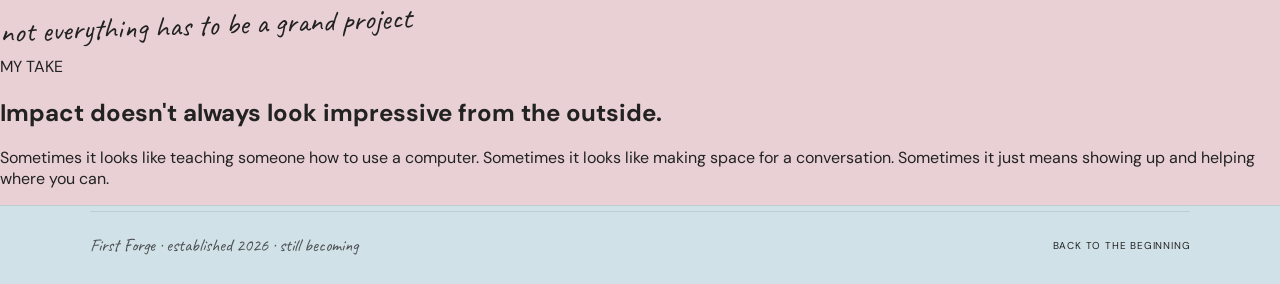
==== commit 71f3571d: "Update impact.html content" ====
--- a/impact.html
+++ b/impact.html
@@ -38,130 +38,163 @@
     </nav>
 
     <button class="theme-toggle" id="theme-toggle" aria-label="Switch to dark mode">☾</button>
-
 </header>
 
 
 <main class="inner-page">
-
     <section class="page-hero">
-
         <p class="handwritten">
             trying to leave things a little better
         </p>
-
         <h1>
             Impact
         </h1>
-
         <p class="page-intro">
-            Small things count too. This is where I keep track
-            of the ways I learn, contribute, teach, and show up.
-        </p>
-
+            Small things compound. This page tracks the active ways i teach, lead, contribute, and build digital literacy within my community
+        </p>
     </section>
 
 
     <section class="impact-story">
-
-        <article class="impact-card">
-
+        <article class="impact-card">
+            <div class="card-header">
             <span>
-                COMPUTER SCHOOL
-            </span>
-
+                TEACHING &amp; DIGITAL LITERACY</span>
+                <span class="impact-role">Volunteer Instructor</span>
+            </div>
             <h2>
-                Teaching basic computing
+                Demystifying Technology at A Secondary School
             </h2>
-
-            <p>
-                I've volunteered at a computer school where I help
-                teach basic computing skills.
-            </p>
+            <p>
+                Teaching basic computing skills to beginners. When i teach, i focus on turining complex tech steps into practical, confidence-building habits.
+            </p>
+            <div class="impact-highlights">
+                <div claass="highlight-item">
+                    <strong>Focus:</strong> Software Literacy &amp; Essential Hardware
+                </div>
+                <div class="highlight-item">
+                    <strong>Goal:</strong> Bridging the confidence gap for new computer users
+                </div>
+            </div>
+        </article>
+
+        <article class="impact-card">
+            <div class="card-header">
+                <span class="impact-tag">COMMUNITY &amp; DISCOURSE</span>
+                <span class="impact-role">Creator &amp; Facilitator</span>
+            </div>
+            <h2>Friday "Speak &amp; Share" Discussions</h2>
+            <p>
+                Initiated and moderate weekly open-floor discussions. Designed to build critical thinking,
+                active listening, and public speaking confidence in an encouraging environment.
+            </p>
+            <div class="impact-highlights">
+                <div class="highlight-item">
+                    <strong>Format:</strong> Weekly open-mic debate &amp; storytelling sessions
+                </div>
+                <div class="highlight-item">
+                    <strong>Outcome:</strong> Helping peers articulate complex viewpoints comfortably
+                </div>
+            </div>
+        </article>
+
+        <article class="impact-card">
+            <div class="card-header">
+                <span class="impact-tag">SERVICE &amp; LEADERSHIP</span>
+                <span class="impact-role">Event Lead &amp; Vocalist</span>
+            </div>
+
+            <h2>Local Leadership &amp; Creative Service</h2>
+
+            <p>
+                Stepping up to host, usher, and lead events locally, as well as actively contributing to my church choir.
+            </p>
+
+            <div class="impact-tags-list">
+                <span>Event Hosting (MC)</span>
+                <span>Logistics &amp; Ushering</span>
+                <span>Vocal Performance</span>
+            </div>
+
+            <p class="handwritten">not everything has to be a grand project to matter</p>
+        </article>
+    </section>
+
+    <section class="impact-note">
+        <span class="note-label">PHILOSOPHY</span>
+        <h2>Impact isn't defined by scale—it's defined by consistency.</h2>
+        <p>
+            Whether it's sitting next to someone working through their first spreadsheet, hosting a Friday discussion group, or singing on a Sunday morning, meaningful contribution is found in showing up reliably for people.
+        </p>
+    </section>
+            </div>
 
             <p>
                 It's one thing to know how to use a computer.
                 It's another thing to help someone else feel like
-                they can use one too.
-            </p>
-
-        </article>
-
-
-        <article class="impact-card">
-
+                they can use one too. And i love it when i help
+            </p>
+
+        </article>
+
+        <article class="impact-card">
             <span>
                 SPEAK &amp; SHARE
             </span>
-
             <h2>
                 Friday conversations
             </h2>
-
             <p>
                 I also organize "Speak and Share Your Opinions"
                 talks on Fridays at my computer school.
             </p>
-
             <p>
                 A little space for people to speak,
                 listen, disagree, think, and actually have
                 conversations.
             </p>
-
-        </article>
-
-
-        <article class="impact-card">
-
+        </article>
+
+
+        <article class="impact-card">
             <span>
                 COMMUNITY
             </span>
-
             <h2>
                 Showing up
             </h2>
-
             <p>
                 I MC and usher at events when I can,
                 and I'm part of my church choir.
             </p>
-
             <p class="handwritten">
                 not everything has to be a grand project
             </p>
-
-        </article>
-
-    </section>
+        </article>
+    </section>
+
     <section class="impact-note">
 
         <span>MY TAKE</span>
-
         <h2>
             Impact doesn't always look impressive
             from the outside.
         </h2>
-
         <p>
             Sometimes it looks like teaching someone how to
             use a computer. Sometimes it looks like making
             space for a conversation. Sometimes it just means
             showing up and helping where you can.
         </p>
-
     </section>
 
 </main>
 <footer class="site-footer">
-
     <div class="footer-bottom">
-
         <p>
             First Forge · established 2026 · still becoming
         </p>
-
-        <a href="index.html" class="footer-top">
+        <a href="#" class="footer-top">
             Back to the beginning
         </a>
     </div>
--- a/style.css
+++ b/style.css
@@ -1,3 +1,4 @@
+/* Root Variables */
 :root {
     --background: #FDFBF7;
     --text: #222222;
@@ -9,6 +10,7 @@
     --card-background: #F7F3ED;
 }
 
+/* Dark theme */
 body.dark-theme {
     --background: #202322;
     --text: #F4F0E8;
@@ -19,6 +21,8 @@
     --border: rgba(244, 240, 232, 0.12);
     --card-background: #292C2A;
 }
+
+/* Global Styles */
 * {
     box-sizing: border-box;
 }
@@ -41,6 +45,7 @@
 img {
     max-width: 100%;
 }
+/* Theme Toggle */
 
 .theme-toggle {
     width: 38px;
@@ -90,6 +95,7 @@
     margin-left: 3px;
 }
 
+/* Navigation */
 .navigation {
     position: absolute;
     left: 50%;
@@ -114,10 +120,12 @@
     text-underline-offset: 6px;
 }
 
+/* Homepage Background */
 .home-page {
     background-color: var(--blue);
 }
 
+/* Homepage Hero */
 .hero {
     min-height: calc(80vh - 70px);
     padding: 35px 6% 50px;
@@ -207,6 +215,7 @@
     opacity: 0.75;
 }
 
+/* Hero image */
 .hero-visual {
     position: relative;
     display: flex;
@@ -227,7 +236,8 @@
     filter: drop-shadow(0 18px 24px rgba(34, 34, 34, 0.10));
 }
 
-.home-section-intro,
+/* General Section Styles */
+.orchard-intro,
 .writing-intro,
 .bookshelf-intro,
 .personal-intro,
@@ -235,11 +245,6 @@
     display: flex;
     align-items: flex-start;
     gap: 18px;
-}
-
-.orchard {
-    padding: 70px 8% 120px;
-    background-color: var(--background);
 }
 
 .section-heading {
@@ -276,6 +281,10 @@
     margin: 28px 0 0;
 }
 
+.orchard {
+    padding: 70px 8% 120px;
+}
+
 .orchard-grid {
     display: grid;
     grid-template-columns: repeat(6, 1fr);
@@ -285,10 +294,30 @@
 .orchard-card {
     min-height: 230px;
     padding: 32px;
-    box-sizing: border-box;
-    background-color: #F7F3ED;
+    background-color: var(--card-background);
     border: 1px solid rgba(55, 55, 45, 0.10);
     border-radius: 0;
+}
+
+.orchard-heading {
+    flex-shrink: 0;
+}
+
+.orchard-heading h2 {
+    font-family: "Cormorant Garamond", serif;
+    font-size: 34px;
+    font-weight: 500;
+    line-height: 1;
+    margin: 0 0 8px;
+    letter-spacing: -0.02em;
+}
+
+.orchard-heading p {
+    max-width: 430px;
+    font-family: "DM Sans", sans-serif;
+    font-size: 13px;
+    line-height: 1.55;
+    margin: 0;
 }
 
 .orchard-card:nth-child(1),
@@ -321,6 +350,8 @@
 .orchard-card:nth-child(5) {
     background-color: var(--sage);
 }
+
+/* Orchard card text */
 .orchard-card h3 {
     font-family: "Cormorant Garamond", serif;
     font-size: 36px;
@@ -337,6 +368,7 @@
     margin: 0;
 }
 
+/* Projects under Orchard */
 .project-list {
     margin-top: 28px;
     display: grid;
@@ -363,73 +395,12 @@
     margin: 0;
 }
 
-.writing {
-    padding: 70px 8% 120px;
-}
-
-.writing.section-heading {
-    max-width: 700px;
-}
-
-.writing.section-heading h2 {
-    max-width: 600px;
-}
-
-.section.section-intro {
-    max-width: 560px;
-}
-
-.bookshelf {
-    padding: 70px 8% 120px;
-}
-
-.book-shelf.section-heading {
-    max-width: 700px;
-}
-
-.bookshelf.section-heading h2 {
-    max-width: 600px;
-}
-
-.bookshelf.section-intro {
-    max-width: 560px;
-}
-
-.home-personal {
+/* Homepage Orchard Preview */
+.home-orchard {
     position: relative;
     padding: 55px 7% 65px;
     background-color: transparent;
     border-top: 1px solid var(--border);
-}
-
-.home-section-intro {
-    margin-bottom: 22px;
-}
-
-.home-section-intro > div {
-    flex-shrink: 0;
-    font-family: "Cormorant Garamond", serif;
-    font-size: 30px;
-    line-height: 1;
-}
-
-.home-section-intro p,
-.writing-heading p,
-.bookshelf-heading p,
-.personal-heading p,
-.launchpad-heading p,
-.listening-heading p {
-    font-family: "DM Sans", sans-serif;
-    font-size: 13px;
-    line-height: 1.55;
-}
-
-.home-section-intro p{
-    font-family: "DM Sans", sans-serif;
-    font-size: 13px;
-    line-height: 1.5;
-    margin: 0;
-    max-width: 390px;
 }
 
 .orchard-preview-grid {
@@ -499,6 +470,7 @@
     max-width: 190px;
 }
 
+/* Orchard note */
 .section-nav-note {
     margin: 20px 0 0 22%;
     font-family: "Caveat", cursive;
@@ -507,277 +479,11 @@
     opacity: 0.72;
 }
 
-.home-impact {
-    position: relative;
-    padding: 55px 7% 65px;
-    background-color: var(--background);
-    border-top: 1px solid var(--border);
-}
-
-.impact-intro {
-    margin-bottom: 28px;
-}
-
-.impact-heading h2,
-.writing-heading h2,
-.personal-heading h2,
-.launchpad-heading h2,
-.listening-heading h2 {
-    font-family: "Cormorant Garamond", serif;
-    font-size: 34px;
-    font-weight: 500;
-    line-height: 1;
-    margin: 0 0 8px;
-}
-
-.impact-heading p {
-    max-width: 430px;
-    margin: 0;
-}
-
-.impact-preview-grid {
-    display: grid;
-    grid-template-columns: repeat(3, 1fr);
-    gap: 14px;
-    margin-left: 22%;
-}
-
-.impact-preview-card {
-    min-height: 175px;
-    padding: 20px;
-    border: 1px solid rgba(55, 55, 45, 0.10);
-    display: flex;
-    flex-direction: column;
-    position: relative;
-}
-
-.impact-preview-card:nth-child(odd) {
-    background-color: var(--rose);
-}
-
-.impact-preview-card:nth-child(even) {
-    background-color: var(--sage);
-}
-
-.impact-icon {
-    width: 42px;
-    height: 42px;
-    display: flex;
-    align-items: center;
-    justify-content: center;
-    margin-bottom: 12px;
-    background-color: rgba(255, 255, 255, 0.35);
-    border-radius: 50%;
-    font-size: 18px;
-}
-
-.impact-preview-card h3 {
-    font-family: "Cormorant Garamond", serif;
-    font-size: 23px;
-    font-weight: 500;
-    line-height: 1;
-    margin: 0 0 8px;
-}
-
-.impact-preview-card p {
-    max-width: 230px;
-    font-family: "DM Sans", sans-serif;
-    font-size: 11px;
-    line-height: 1.5;
-    margin: 0;
-}
-
-@media (max-width: 1000px) {
-    .navigation {
-        gap: 18px;
-    }
-
-    .hero {
-        grid-template-columns: 1fr 1fr;
-        padding-left: 5%;
-        padding-right: 5%;
-    }
-
-    .hero-image {
-        width: 650px;
-    }
-
-    .orchard-preview-grid {
-        margin-left: 10%;
-    }
-}
-
-@media (max-width: 760px) {
-    .site-header {
-        height: auto;
-        min-height: 70px;
-        padding: 16px 5%;
-        flex-wrap: wrap;
-        gap: 15px;
-    }
-
-    .navigation {
-        width: 100%;
-        justify-content: flex-start;
-        gap: 16px;
-        overflow-x: auto;
-        padding-bottom: 3px;
-        position: static;
-    }
-
-    .navigation a {
-        flex-shrink: 0;
-    }
-
-    .hero {
-        min-height: calc(100vh - 70px);
-        grid-template-columns: 1fr;
-        padding: 55px 7% 70px;
-        gap: 45px;
-    }
-
-    .hero-visual {
-        transform: none;
-        justify-content: center;
-    }
-
-    .hero-image {
-        width: 100%;
-        max-width: 650px;
-    }
-
-    .home-section-intro,
-    .writing-intro,
-    .bookshelf-intro,
-    .personal-intro,
-    .launchpad-intro {
-        flex-wrap: wrap;
-    }
-
-    .bookshelf-books {
-        grid-template-columns: repeat(2, 1fr);
-    }
-
-    .bookshelf-display {
-        margin-left: 0;
-        margin-top: 0;
-    }
-
-    .writing-note,
-    .personal-note,
-    .launchpad-note,
-    .listening-note,
-    .section-nav-note {
-        margin-left: 0;
-    }
-
-    .home-orchard {
-        padding-left: 7%;
-        padding-right: 7%;
-    }
-
-    .orchard-preview-grid {
-        grid-template-columns: repeat(2, 1fr);
-        margin-left: 0;
-    }
-
-    .impact-preview-grid,
-    .writing-preview,
-    .personal-preview,
-    .launchpad-preview {
-        grid-template-columns: 1fr;
-        margin-left: 0;
-    }
-
-    .orchard-grid {
-        grid-template-columns: 1fr;
-    }
-
-    .orchard-card:nth-child(1),
-    .orchard-card:nth-child(2),
-    .orchard-card:nth-child(3),
-    .orchard-card:nth-child(4),
-    .orchard-card:nth-child(5) {
-        grid-column: auto;
-    }
-
-    .impact-preview-grid {
-        grid-template-columns: 1fr;
-        margin-left: 0;
-    }
-
-    .writing-preview {
-        grid-template-columns: 1fr;
-        margin-left: 0;
-    }
-
-    .bookshelf-preview {
-        grid-template-columns: 1fr;
-        margin-left: 0;
-    }
-
-    .bookshelf-books {
-        grid-template-columns: repeat(2, 1fr);
-    }
-
-    .personal-preview {
-        grid-template-columns: 1fr;
-        margin-left: 0;
-    }
-
-    .full-category-grid,
-    .impact-full-grid,
-    .personal-full-grid,
-    .launchpad-full-grid,
-    .writer-page-grid {
-        grid-template-columns: 1fr;
-    }
-
-    .bookshelf-full-grid {
-        grid-template-columns: repeat(2, 1fr);
-    }
-    .footer-main {
-        flex-direction: column;
-        gap: 35px;
-    }
-
-    .footer-navigation {
-        width: 100%;
-        column-gap: 45px;
-    }
-
-    .footer-bottom {
-        flex-direction: column;
-        align-items: flex-start;
-        gap: 15px;
-    }
-
-    .spotify-player {
-        margin-left: 0;
-        padding: 10px;
-    }
-
-    .footer-links {
-        width: 100%;
-        gap: 55px;
-    }
-
-    .footer-navigation, 
-    .footer-socials {
-        gap: 10px;
-    }
-
-    .footer-bottom {
-        flex-direction: column;
-        align-items: flex-start;
-        gap: 15px;
-    }
-}
-
+/* Homepage Writing */
 .home-writing {
     position: relative;
     padding: 55px 7% 65px;
-    background-color: var(--background);
+    background-color: transparent;
     border-top: 1px solid var(--border);
 }
 
@@ -821,16 +527,6 @@
     background-color: var(--rose);
 }
 
-.personal-preview-card:nth-child(odd),
-.launchpad-preview-card:nth-child(odd) {
-    background-color: var(--sage);
-}
-
-.personal-preview-card:nth-child(even),
-.launchpad-preview-card:nth-child(even) {
-    background-color: var(--sage);
-}
-
 .writing-type {
     font-family: "DM Sans", sans-serif;
     font-size: 9px;
@@ -855,10 +551,31 @@
     margin: 0;
 }
 
+.writing-note {
+    margin: 24px 0 0 22%;
+    font-family: "Caveat", cursive;
+    font-size: 20px;
+    opacity: 0.5;
+}
+
+/* Writing Page */
+.writing {
+    padding: 70px 8% 120px;
+}
+
+.writing .section-heading {
+    max-width: 700px;
+}
+
+.writing .section-heading h2 {
+    max-width: 600px;
+}
+
+/* Homepage Bookshelf */
 .home-bookshelf {
     position: relative;
     padding: 28px 7% 18px;
-    background-color: var(--background);
+    background-color: transparent;
     border-top: 1px solid var(--border);
     overflow: hidden;
 }
@@ -947,8 +664,7 @@
     max-width: 72px;
     object-fit: cover;
     box-shadow: 2px 2px 6px rgba(34, 34, 34, 0.16);
-    transform: transform 0.2s ease;
-    box-shadow: 0.2s ease;
+    transform: transform 0.2s ease, box-shadow 0.2s ease;
 }
 
 .book-note {
@@ -981,6 +697,84 @@
     transform: rotate(-1deg);
 }
 
+/* Bookshelf Page */
+.bookshelf {
+    padding: 70px 8% 120px;
+}
+
+.bookshelf .section-heading {
+    max-width: 700px;
+}
+
+.bookshelf.section-heading h2 {
+    max-width: 600px;
+}
+
+/* Full Bookshelf Grid */
+.bookshelf-full-grid {
+    padding: 20px 8% 90px;
+    display: grid;
+    grid-template-columns: repeat(4, 1fr);
+    gap: 28px;
+    align-items: start;
+}
+
+.full-book-card {
+    padding: 30px 20px;
+    background-color: var(--background);
+    border: 1px solid var(--border);
+    text-align: center
+}
+
+.full-book-cover {
+    height: 330px;
+    display: flex;
+    justify-content: center;
+    align-items: center;
+}
+
+.full-book-cover img {
+    max-width: 190px;
+    max-height: 300px;
+    width: auto;
+    height: auto;
+    display: block;
+    box-shadow: 4px 8px 15px rgba(34, 34, 34, 0.18);
+    transition: transform 0.25s ease;
+}
+
+.full-book-card:hover .full-book-cover img {
+    transform: translateY(-7px) rotate(-1deg);
+}
+
+.full-book-info {
+    margin-top: 20px;
+    font-family: "Cormorant Garamond", serif;
+}
+
+.full-book-info-span {
+    font-family: "DM Sans", sans-serif;
+    font-size: 9px;
+    letter-spacing: 0.12em;
+    color: var(--muted-text);
+}
+
+.full-book-info h2 {
+    margin: 12px 0 5px;
+    font-family: "Cormorant Garamond",  serif;
+    font-size: 25px;
+    font-weight: 500;
+    line-height: 1;
+}
+
+.full-book-inspo p {
+    margin: 0;
+    font-family: "DM Sans", sans-serif;
+    font-size: 11px;
+    color: var(--muted-text);
+}
+
+/* Homepage Personal */
 .home-personal {
     position: relative;
     padding: 55px 7% 65px;
@@ -1070,10 +864,11 @@
     opacity: 0.75;
 }
 
+/* Homepage Launchpad */
 .home-launchpad {
     position: relative;
     padding: 55px 7% 65px;
-    background-color: var(--background);
+    background-color: transparent;
     border-top: 1px solid var(--border);
 }
 
@@ -1160,6 +955,324 @@
     font-family: "Caveat", cursive;
     font-size: 20px;
     opacity: 0.75;
+}
+
+/* Homepage Impact */
+.home-impact {
+    position: relative;
+    padding: 55px 7% 65px;
+    background-color: transparent;
+    border-top: 1px solid var(--border);
+}
+
+.impact-heading p {
+    max-width: 430px;
+    margin: 0;
+}
+
+.impact-preview-grid {
+    display: grid;
+    grid-template-columns: repeat(3, 1fr);
+    gap: 14px;
+    margin-left: 22%;
+}
+
+.impact-preview-card {
+    min-height: 175px;
+    padding: 20px;
+    border: 1px solid rgba(55, 55, 45, 0.10);
+    display: flex;
+    flex-direction: column;
+    position: relative;
+}
+
+.impact-preview-card:nth-child(odd) {
+    background-color: var(--rose);
+}
+
+.impact-preview-card:nth-child(even) {
+    background-color: var(--sage);
+}
+
+.impact-icon {
+    width: 42px;
+    height: 42px;
+    display: flex;
+    align-items: center;
+    justify-content: center;
+    margin-bottom: 12px;
+    background-color: rgba(255, 255, 255, 0.35);
+    border-radius: 50%;
+    font-size: 18px;
+}
+
+.impact-preview-card h3 {
+    font-family: "Cormorant Garamond", serif;
+    font-size: 23px;
+    font-weight: 500;
+    line-height: 1;
+    margin: 0 0 8px;
+}
+
+.impact-preview-card p {
+    max-width: 230px;
+    font-family: "DM Sans", sans-serif;
+    font-size: 11px;
+    line-height: 1.5;
+    margin: 0;
+}
+.orchard-heading p,
+.writing-heading p,
+.bookshelf-heading p,
+.personal-heading p,
+.launchpad-heading p,
+.listening-heading p {
+    font-family: "DM Sans", sans-serif;
+    font-size: 13px;
+    line-height: 1.55;
+}
+
+.orchard-intro h2{
+    margin: 0 0 8px;
+    font-family: "Cormorant Garamond", serif;
+    font-size: 34px;
+    font-weight: 500;
+    line-height: 1;
+    letter-spacing: -0.02em;
+}
+
+.orchard-intro p {
+    max-width: 430px;
+    margin: 0;
+    font-family: "DM Sans", sans-serif;
+    font-size: 13px;
+    line-height: 1.55;
+}
+
+.impact-intro,
+.writing-intro,
+.bookshelf-intro,
+.personal-intro,
+.launchpad-intro {
+    margin-bottom: 2rem;
+}
+
+.impact-heading h2,
+.writing-heading h2,
+.personal-heading h2,
+.launchpad-heading h2,
+.listening-heading h2 {
+    font-family: "Cormorant Garamond", serif;
+    font-size: 2.25rem;;
+   margin-bottom: 0.5rem;
+}
+
+/* Tablet View */
+@media (max-width: 1000px) {
+    .navigation {
+        gap: 18px;
+    }
+
+    .hero {
+        grid-template-columns: 1fr 1fr;
+        padding-left: 5%;
+        padding-right: 5%;
+    }
+
+    .hero-image {
+        width: 650px;
+    }
+
+    .orchard-preview-grid {
+        margin-left: 10%;
+    }
+}
+
+@media (max-width: 760px) {
+    .site-header {
+        height: auto;
+        min-height: 70px;
+        padding: 16px 5%;
+        flex-wrap: wrap;
+        gap: 15px;
+    }
+
+    .navigation {
+        width: 100%;
+        justify-content: flex-start;
+        gap: 16px;
+        overflow-x: auto;
+        padding-bottom: 3px;
+        position: static;
+    }
+
+    .navigation a {
+        flex-shrink: 0;
+    }
+
+    /* Hero */
+    .hero {
+        min-height: calc(100vh - 70px);
+        grid-template-columns: 1fr;
+        padding: 55px 7% 70px;
+        gap: 45px;
+    }
+
+    .hero-visual {
+        transform: none;
+        justify-content: center;
+    }
+
+    .hero-image {
+        width: 100%;
+        max-width: 650px;
+    }
+
+    /* Intro Sections */
+    .orchard-intro,
+    .writing-intro,
+    .bookshelf-intro,
+    .personal-intro,
+    .launchpad-intro {
+        flex-wrap: wrap;
+    }
+
+    /* Notes */
+    .writing-note,
+    .personal-note,
+    .launchpad-note,
+    .listening-note,
+    .section-nav-note {
+        margin-left: 0;
+    }
+    /* Orchard */
+
+    .home-orchard {
+        padding-left: 7%;
+        padding-right: 7%;
+    }
+
+    .orchard-preview-grid {
+        grid-template-columns: repeat(2, 1fr);
+        margin-left: 0;
+    }
+
+    
+    .orchard-grid {
+        grid-template-columns: 1fr;
+    }
+
+    .orchard-card:nth-child(1),
+    .orchard-card:nth-child(2),
+    .orchard-card:nth-child(3),
+    .orchard-card:nth-child(4),
+    .orchard-card:nth-child(5) {
+        grid-column: auto;
+    }
+    /* Preview Gridss */
+    .impact-preview-grid,
+    .writing-preview,
+    .personal-preview,
+    .launchpad-preview {
+        grid-template-columns: 1fr;
+        margin-left: 0;
+    }
+    /* Bookshelf */
+    .bookshelf-books {
+        grid-template-columns: repeat(2, 1fr);
+    }
+
+    .bookshelf-display {
+        margin-left: 0;
+        margin-top: 0;
+    }
+
+    /* Notes */
+    .writing-note,
+    .personal-note,
+    .launchpad-note,
+    .listening-note,
+    .section-nav-note {
+        margin-left: 0;
+    }
+    .impact-preview-grid {
+        grid-template-columns: 1fr;
+        margin-left: 0;
+    }
+
+    .writing-preview {
+        grid-template-columns: 1fr;
+        margin-left: 0;
+    }
+
+    .bookshelf-preview {
+        grid-template-columns: 1fr;
+        margin-left: 0;
+    }
+
+    .bookshelf-books {
+        grid-template-columns: repeat(2, 1fr);
+    }
+
+    .personal-preview {
+        grid-template-columns: 1fr;
+        margin-left: 0;
+    }
+
+    .full-category-grid,
+    .impact-full-grid,
+    .personal-full-grid,
+    .launchpad-full-grid,
+    .writer-page-grid {
+        grid-template-columns: 1fr;
+    }
+
+    .bookshelf-full-grid {
+        grid-template-columns: repeat(2, 1fr);
+    }
+
+    /* Footer */
+    .footer-main {
+        flex-direction: column;
+        gap: 35px;
+    }
+
+    .footer-navigation {
+        width: 100%;
+        column-gap: 45px;
+    }
+
+    .footer-bottom {
+        flex-direction: column;
+        align-items: flex-start;
+        gap: 15px;
+    }
+
+     .footer-links {
+        width: 100%;
+        gap: 55px;
+    }
+
+    .footer-navigation, 
+    .footer-socials {
+        gap: 10px;
+    }
+
+    /* Spotify Player */
+    .spotify-player {
+        margin-left: 0;
+        padding: 10px;
+    }
+}
+
+.personal-preview-card:nth-child(odd),
+.launchpad-preview-card:nth-child(odd) {
+    background-color: var(--sage);
+}
+
+.personal-preview-card:nth-child(even),
+.launchpad-preview-card:nth-child(even) {
+    background-color: var(--sage);
 }
 
 .section-nav-note {
@@ -1182,6 +1295,7 @@
         font-size: 12px;
     }
 
+    /* Hero */
     .hero {
         padding-top: 45px;
     }
@@ -1194,6 +1308,7 @@
         font-size: 21px;
     }
 
+    /* Orchard */
     .orchard-preview-grid {
         grid-template-columns: 1fr;
     }
@@ -1202,6 +1317,7 @@
         min-height: 170px;
     }
 
+    /* Writing */
     .writing-intro,
     .bookshelf-intro {
         gap: 12px;
@@ -1212,6 +1328,7 @@
         font-size: 30px;
     }
 
+    /* Bookshelf */
     .bookshelf-books {
         grid-template-columns: repeat(2, 1fr);
     }
@@ -1220,6 +1337,7 @@
         margin-left: 0;
     }
 
+    /* Footer */
     .site-footer {
         padding: 35px 7% 20px;
     }
@@ -1236,6 +1354,7 @@
         grid-template-columns: 1fr;
     }
 
+    /* Full Cards */
     .full-category-card,
     .impact-full-card,
     .personal-full-card,
@@ -1245,6 +1364,7 @@
     }
 }
 
+/* Footer */
 .site-footer {
     padding: 5px 7% 28px;
     background-color: var(--blue);
@@ -1285,41 +1405,7 @@
     color: var(--muted-text);
 }
 
-.footer-navigation a:hover {
-    text-decoration: underline;
-    text-underline-offset: 5px;
-}
-
-.footer-top {
-    font-family: "DM Sans", sans-serif;
-    font-size: 10px;
-    letter-spacing: 0.08em;
-    text-transform: uppercase;
-    color: var(--text);
-    text-decoration: none;
-}
-
-.footer-top:hover {
-    text-decoration: underline;
-    text-underline-offset: 5px;
-}
-
-.footer-bottom {
-    padding-top: 22px;
-    border-top: 1px solid rgba(34, 34, 34, 0.10);
-    display: flex;
-    justify-content: space-between;
-    align-items: center;
-    gap: 30px;
-}
-
-.footer-bottom p {
-    margin: 0;
-    font-family: "Caveat", cursive;
-    font-size: 18px;
-    opacity: 0.75;
-}
-
+/* Footer columns */
 .footer-links {
     display: flex;
     gap: 80px;
@@ -1331,13 +1417,13 @@
     gap: 16px;
 }
 
-.footer-column:last-child {
-    margin-top: 30px;
-}
-
-.footer-column:first-child {
-    margin-top: 30px;
-}
+.footer-label {
+    font-family: "DM Sans", sans-serif;
+    font-size: 9px;
+    letter-spacing: 0.14em;
+    color: var(--muted-text);
+}
+/* Footer links */
 .footer-navigation, 
 .footer-socials {
     display: flex;
@@ -1382,21 +1468,83 @@
     opacity: 0.75;
 }
 
+/* Footer back-to-top */
+.footer-top {
+    font-family: "DM Sans", sans-serif;
+    font-size: 10px;
+    letter-spacing: 0.08em;
+    text-transform: uppercase;
+    color: var(--text);
+    text-decoration: none;
+}
+
+.footer-top:hover {
+    text-decoration: underline;
+    text-underline-offset: 5px;
+}
+
+/* Footer bottom */
+.footer-bottom {
+    padding-top: 22px;
+    border-top: 1px solid rgba(34, 34, 34, 0.10);
+    display: flex;
+    justify-content: space-between;
+    align-items: center;
+    gap: 30px;
+}
+
 .footer-bottom p {
+    margin: 0;
     font-family: "Caveat", cursive;
-}
-
-.footer-label {
-    font-family: "DM Sans", sans-serif;
-    font-size: 9px;
+    font-size: 18px;
+    opacity: 0.75;
+}
+
+/*Full Page / Subpages */
+.full-page {
+    min-height: 100vh;
+    background-color: var(--background);
+}
+
+.page-hero {
+    padding: 100px 8% 90px;
+    max-width: 900px;
+}
+
+.page-kicker {
+    margin: 20px 0 14px;
+    font-family: "DM Sans", sans-serif;
+    font-size: 11px;
     letter-spacing: 0.14em;
+    text-transform: uppercase;
     color: var(--muted-text);
 }
 
+.page-hero h1 {
+    margin: 0;
+    font-family: "Cormorant Garamond", serif;
+    font-size: clamp(70px, 10vw, 130px);
+    font-weight: 500;
+    line-height: 0.85;
+    letter-spacing: -0.04em;
+}
+
+.page-intro {
+    max-width: 570px;
+    margin: 35px 0 -0;
+    font-size: 18px;
+    line-height: 1.75;
+}
+
+.page-hero .handwritten {
+    margin-top: 35px;
+}
+
+/* Homepage Listening */
 .home-listening {
     position: relative;
     padding: 55px 7% 65px;
-    background-color: var(--background);
+    background-color: transparent;
     border-top: 1px solid var(--border);
 }
 
@@ -1440,43 +1588,6 @@
     font-family: "Caveat", cursive;
     font-size: 20px;
     opacity: 0.75;
-}.full-page {
-    min-height: 100vh;
-    background-color: var(--background);
-}
-
-.page-hero {
-    padding: 100px 8% 90px;
-    max-width: 900px;
-}
-
-.page-kicker {
-    margin: 20px 0 14px;
-    font-family: "DM Sans", sans-serif;
-    font-size: 11px;
-    letter-spacing: 0.14em;
-    text-transform: uppercase;
-    color: var(--muted);
-}
-
-.page-hero h1 {
-    margin: 0;
-    font-family: "Cormorant Garamond", serif;
-    font-size: clamp(70px, 10vw, 130px);
-    font-weight: 500;
-    line-height: 0.85;
-    letter-spacing: -0.04em;
-}
-
-.page-intro {
-    max-width: 570px;
-    margin: 35px 0 -0;
-    font-size: 18px;
-    line-height: 1.75;
-}
-
-.page-hero .handwritten {
-    margin-top: 35px;
 }
 
 .full-category-grid,
@@ -1489,6 +1600,7 @@
     gap: 16px;
 }
 
+/* Full Category / Impact / Personal / Launchpad Grids */
 .full-category-card,
 .impact-full-card,
 .personal-full-card,
@@ -1506,6 +1618,7 @@
     background-color: var(--rose);
 }
 
+/* Card labels */
 .category-number {
     font-family: "DM Sans", sans-serif;
     font-size: 10px;
@@ -1533,6 +1646,7 @@
     line-height: 1.7;
 }
 
+/* Lists */
 .category-items, 
 .impact-list,
 .launch-list {
@@ -1565,6 +1679,7 @@
     line-height: 1.55;
 }
 
+/* Writing Full Page */
 .writer-page-grid {
     padding: 0 8% 80px;
     display: grid;
@@ -1604,69 +1719,7 @@
     margin-top: auto;
 }
 
-.bookshelf-full-grid {
-    padding: 20px 8% 90px;
-    display: grid;
-    grid-template-columns: repeat(4, 1fr);
-    gap: 28px;
-    align-items: start;
-}
-
-.full-book-card {
-    padding: 30px 20px;
-    background-color: var(--background);
-    border: 1px solid var(--border);
-    text-align: center
-}
-
-.full-book-cover {
-    height: 330px;
-    display: flex;
-    justify-content: center;
-    align-items: center;
-}
-
-.full-book-cover img {
-    max-width: 190px;
-    max-height: 300px;
-    width: auto;
-    height: auto;
-    display: block;
-    box-shadow: 4px 8px 15px rgba(34, 34, 34, 0.18);
-    transition: transform 0.25s ease;
-}
-
-.full-book-card:hover .full-book-cover img {
-    transform: translateY(-7px) rotate(-1deg);
-}
-
-.full-book-info {
-    margin-top: 20px;
-    font-family: "Cormorant Garamond", serif;
-}
-
-.full-book-info-span {
-    font-family: "DM Sans", sans-serif;
-    font-size: 9px;
-    letter-spacing: 0.12em;
-    color: var(--muted text);
-}
-
-.full-book-info h2 {
-    margin: 12px 0 5px;
-    font-family: "Cormorant Garamond",  serif;
-    font-size: 25px;
-    font-weight: 500;
-    line-height: 1;
-}
-
-.full-book-inspo p {
-    margin: 0;
-    font-family: "DM Sans", sans-serif;
-    font-size: 11px;
-    color: var(--muted-text);
-}
-
+/* Personal Page */
 .personal-full-card ul {
     margin: 28px 0 0;
     padding: 0;
@@ -1680,14 +1733,7 @@
     font-size: 12px;
 }
 
-.personal-label,
-.launchpad-label {
-    font-family: "DM Sans", sans-serif;
-    font-size: 9px;
-    letter-spacing: 0.14em;
-    color: var(--muted-text);
-}
-
+/* Page Closing Note */
 .page-closing-note {
     padding: 0 8% 100px;
     margin: 0;
@@ -1695,6 +1741,8 @@
     font-size: 25px;
     opacity: 0.75;
 }
+
+/* Page Backgrounds */
 .orchard-page {
     background-color: var(--sage);
 }
@@ -1718,8 +1766,11 @@
 .launchpad-page {
     background-color: var(--rose);
 }
+
+/* Makes homepage sections transparent so blue homepage background continues throughout the entire page */
 .home-page {
     background-color: var(--blue);
+    min-height: 100vh;
 }
      .home-page .home-orchard,
      .home-page .home-impact,
@@ -1729,9 +1780,10 @@
      .home-page .home-launchpad,
      .home-page .home-listening,
      .home-page .home-closing {
-    background-color: transparent;
-}
-
+         background-color: transparent;
+}
+
+/* Tablet / Small Screen */
 @media screen and (max-width: 900px) {
     :root {
         --section-padding: 50px 5% 80px;
@@ -1739,13 +1791,13 @@
     }
 
     .subpage-grid {
-        grid-template-columns: repeat(auto-fill), minmax(260px 1fr);
+        grid-template-columns: repeat(auto-fill), minmax(260px, 1fr);
         gap: 1.5rem;
         padding: 0 5% 60px;
     }
 }
 
-@media screena and(max-width: 600px) {
+@media screen and (max-width: 600px) {
     :root {
         --section-padding: 40px 1rem 60px;
         --card-padding: 1.5rem;
@@ -1788,6 +1840,7 @@
     }
 }
 
+/* Touch Devices */
 @media (hover: none) and (pointer: coarse) {
     a, 
     button,
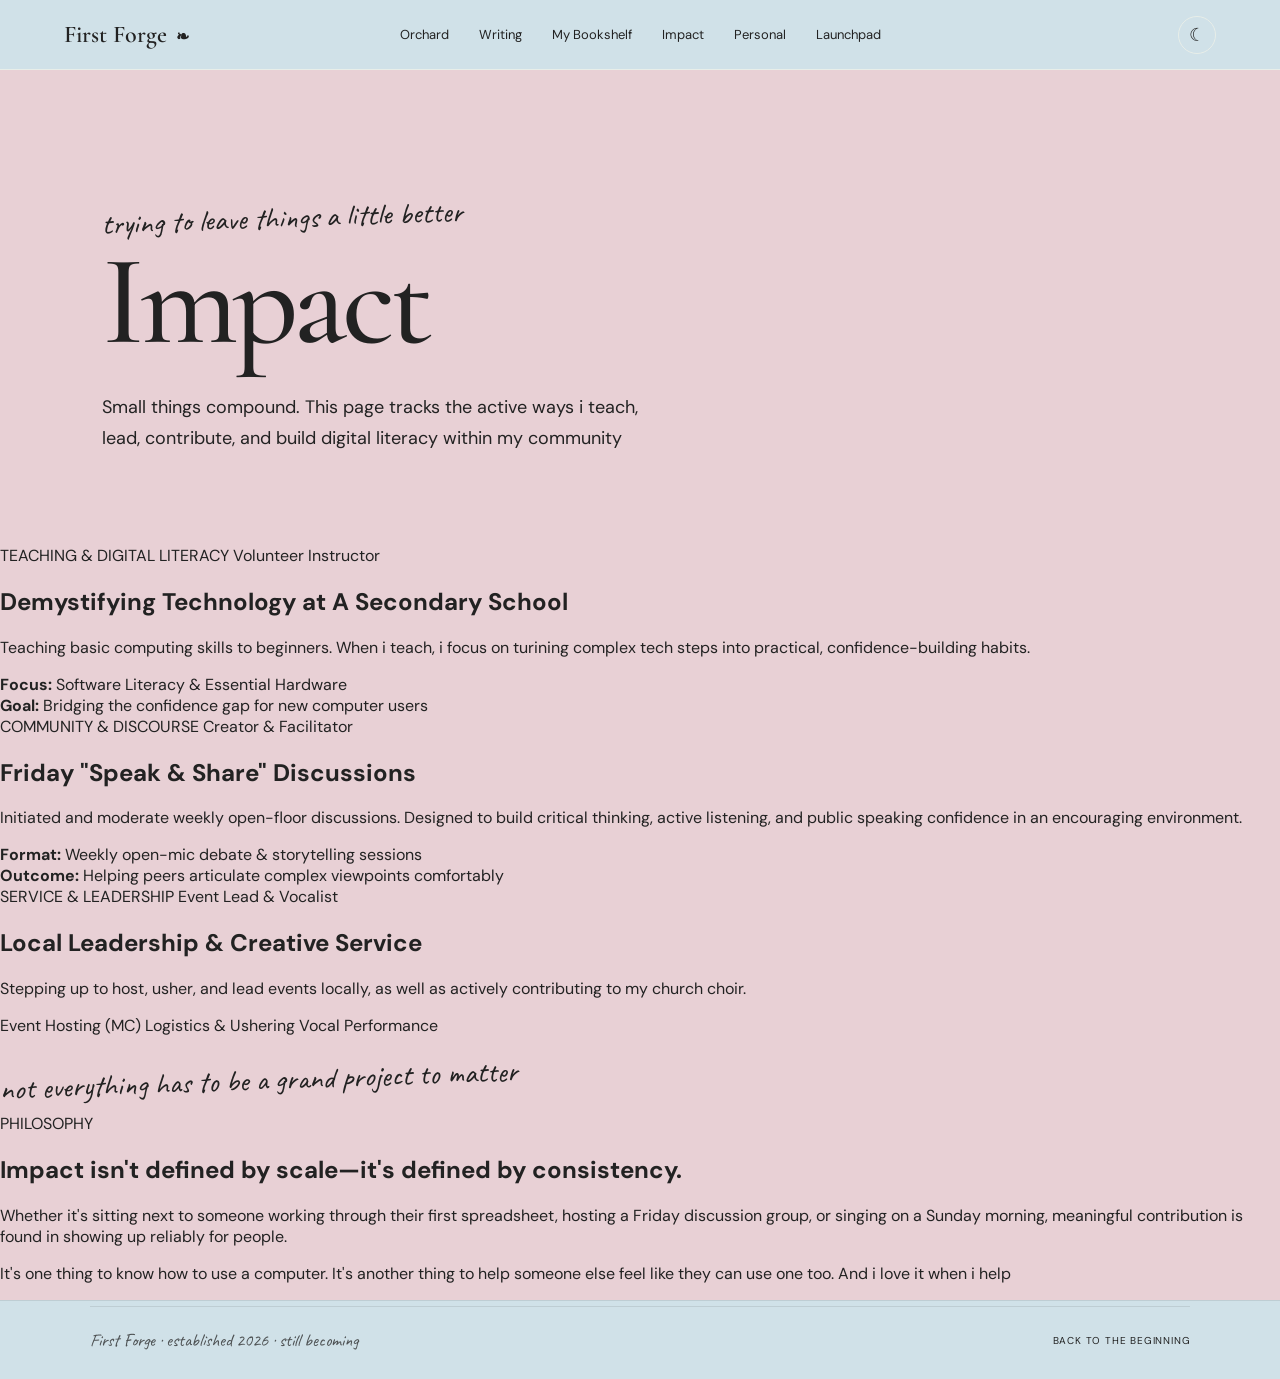
==== commit fbdb22b0: "Edit impact.hmtl(remove duplicate cards)" ====
--- a/impact.html
+++ b/impact.html
@@ -1,16 +1,12 @@
 <!DOCTYPE html>
 <html lang="en">
-
 <head>
 
     <meta charset="UTF-8">
     <meta name="viewport" content="width=device-width, initial-scale=1.0">
-
     <title>Impact — First Forge</title>
-
     <link rel="preconnect" href="https://fonts.googleapis.com">
     <link rel="preconnect" href="https://fonts.gstatic.com" crossorigin>
-
     <link
         href="https://fonts.googleapis.com/css2?family=Caveat:wght@400;500;600&family=Cormorant+Garamond:wght@400;500;600;700&family=DM+Sans:wght@400;500;600&family=Lora:ital,wght@0,400;0,500;1,400&display=swap"
         rel="stylesheet"
@@ -19,11 +15,8 @@
     <link rel="stylesheet" href="style.css">
 
 </head>
-
 <body class="impact-page">
-
 <header class="site-header">
-
     <a href="index.html" class="logo">
         First Forge <span>❧</span>
     </a>
@@ -36,10 +29,8 @@
         <a href="personal.html">Personal</a>
         <a href="launchpad.html">Launchpad</a>
     </nav>
-
     <button class="theme-toggle" id="theme-toggle" aria-label="Switch to dark mode">☾</button>
 </header>
-
 
 <main class="inner-page">
     <section class="page-hero">
@@ -53,7 +44,6 @@
             Small things compound. This page tracks the active ways i teach, lead, contribute, and build digital literacy within my community
         </p>
     </section>
-
 
     <section class="impact-story">
         <article class="impact-card">
@@ -69,7 +59,7 @@
                 Teaching basic computing skills to beginners. When i teach, i focus on turining complex tech steps into practical, confidence-building habits.
             </p>
             <div class="impact-highlights">
-                <div claass="highlight-item">
+                <div class="highlight-item">
                     <strong>Focus:</strong> Software Literacy &amp; Essential Hardware
                 </div>
                 <div class="highlight-item">
@@ -126,68 +116,14 @@
         <p>
             Whether it's sitting next to someone working through their first spreadsheet, hosting a Friday discussion group, or singing on a Sunday morning, meaningful contribution is found in showing up reliably for people.
         </p>
-    </section>
             </div>
-
             <p>
                 It's one thing to know how to use a computer.
                 It's another thing to help someone else feel like
                 they can use one too. And i love it when i help
             </p>
-
-        </article>
-
-        <article class="impact-card">
-            <span>
-                SPEAK &amp; SHARE
-            </span>
-            <h2>
-                Friday conversations
-            </h2>
-            <p>
-                I also organize "Speak and Share Your Opinions"
-                talks on Fridays at my computer school.
-            </p>
-            <p>
-                A little space for people to speak,
-                listen, disagree, think, and actually have
-                conversations.
-            </p>
-        </article>
-
-
-        <article class="impact-card">
-            <span>
-                COMMUNITY
-            </span>
-            <h2>
-                Showing up
-            </h2>
-            <p>
-                I MC and usher at events when I can,
-                and I'm part of my church choir.
-            </p>
-            <p class="handwritten">
-                not everything has to be a grand project
-            </p>
         </article>
     </section>
-
-    <section class="impact-note">
-
-        <span>MY TAKE</span>
-        <h2>
-            Impact doesn't always look impressive
-            from the outside.
-        </h2>
-        <p>
-            Sometimes it looks like teaching someone how to
-            use a computer. Sometimes it looks like making
-            space for a conversation. Sometimes it just means
-            showing up and helping where you can.
-        </p>
-    </section>
-
 </main>
 <footer class="site-footer">
     <div class="footer-bottom">
--- a/style.css
+++ b/style.css
@@ -509,14 +509,6 @@
     background-color: #F7F3ED;
     display: flex;
     flex-direction: column;
-}
-
-.writing-preview-card:nth-child(odd) {
-    background-color: var(--sage);
-}
-
-.writing-preview-card:nth-child(even) {
-    background-color: var(--rose);
 }
 
 .writing-preview-card:nth-child(odd) {
@@ -664,7 +656,7 @@
     max-width: 72px;
     object-fit: cover;
     box-shadow: 2px 2px 6px rgba(34, 34, 34, 0.16);
-    transform: transform 0.2s ease, box-shadow 0.2s ease;
+    transition: transform 0.2s ease, box-shadow 0.2s ease;
 }
 
 .book-note {
@@ -697,81 +689,297 @@
     transform: rotate(-1deg);
 }
 
-/* Bookshelf Page */
-.bookshelf {
-    padding: 70px 8% 120px;
-}
-
-.bookshelf .section-heading {
-    max-width: 700px;
-}
-
-.bookshelf.section-heading h2 {
-    max-width: 600px;
-}
-
-/* Full Bookshelf Grid */
-.bookshelf-full-grid {
-    padding: 20px 8% 90px;
+/* Bookshelf page */
+.bookshelf-page {
+    background-color: var(--blue);
+}
+
+/* Bookshelf Hero */
+
+.bookshelf-page .page-hero {
+    max-width: 850px;
+    padding: 90px 8% 65px;
+}
+
+.bookshelf-page .page-kicker {
+    margin: 0 0 16px;
+}
+
+.bookshelf-page .page-hero h1 {
+    margin: 0;
+    font-family: "Cormorant Garamond", serif;
+    font-size: clamp(68px, 9vw, 120px);
+    font-weight: 500;
+    line-height: 0.85;
+    letter-spacing: -0.04em;
+}
+
+.bookshelf-page .page-intro {
+    max-width: 540px;
+    margin: 30px 0 0;
+    font-family: "DM Sans", sans-serif;
+    font-size: 17px;
+    line-height: 1.75;
+}
+
+.bookshelf-page .page-hero .handwritten {
+    margin-top: 30px;
+    font-size: 24px;
+}
+
+/* Book Grid */
+.bookshelf-page .bookshelf-full-grid {
+    padding: 10px 8% 70px;
     display: grid;
-    grid-template-columns: repeat(4, 1fr);
-    gap: 28px;
-    align-items: start;
-}
-
-.full-book-card {
-    padding: 30px 20px;
-    background-color: var(--background);
-    border: 1px solid var(--border);
-    text-align: center
-}
-
-.full-book-cover {
-    height: 330px;
-    display: flex;
+    grid-template-columns: repeat(3, 1fr);
+    gap: 18px;
+    align-items: stretch;
+}
+
+/* Individual Book Card */
+.bookshelf-page .full-book-card {
+    position: relative;
+    min-width: 0;
+    padding: 24px;
+    background-color: var(--card-background);
+    border: 1px solid rgba(34, 34, 34, 0.10);
+    display: flex;
+    flex-direction: column;
+    transition:
+        transform 0.25s ease,
+        box-shadow 0.25s ease;
+}
+
+.bookshelf-page .full-book-card:hover {
+    transform: translateY(-6px);
+    box-shadow:
+        0 12px 24px rgba(34, 34, 34, 0.10);
+}
+
+/* Book Cover */
+.bookshelf-page .full-book-cover {
+    height: 310px;
+    display: flex;
+    align-items: center;
     justify-content: center;
-    align-items: center;
-}
-
-.full-book-cover img {
-    max-width: 190px;
-    max-height: 300px;
+    padding: 12px;
+    background-color: rgba(255, 255, 255, 0.25);
+    overflow: hidden;
+}
+
+.bookshelf-page .full-book-cover img {
+    display: block;
     width: auto;
     height: auto;
-    display: block;
-    box-shadow: 4px 8px 15px rgba(34, 34, 34, 0.18);
-    transition: transform 0.25s ease;
-}
-
-.full-book-card:hover .full-book-cover img {
-    transform: translateY(-7px) rotate(-1deg);
-}
-
-.full-book-info {
-    margin-top: 20px;
-    font-family: "Cormorant Garamond", serif;
-}
-
-.full-book-info-span {
-    font-family: "DM Sans", sans-serif;
-    font-size: 9px;
-    letter-spacing: 0.12em;
+    max-width: 190px;
+    max-height: 285px;
+    object-fit: contain;
+    box-shadow:
+        4px 8px 15px rgba(34, 34, 34, 0.16);
+    transition: transform 0.25s ease box-shadow 0.25s ease;
+}
+
+.bookshelf-page .full-book-card:hover .full-book-cover img {
+    transform: translateY(-5px) rotate(-1deg);
+    box-shadow:
+        6px 12px 20px rgba(34, 34, 34, 0.20);
+}
+
+/* Book Information */
+.bookshelf-page .full-book-info {
+    padding-top: 22px;
+    display: flex;
+    flex-direction: column;
+    flex: 1;
+}
+
+.bookshelf-page .card-meta {
+    display: flex;
+    flex-wrap: wrap;
+    align-items: center;
+    gap: 7px;
+    margin-bottom: 17px;
+}
+
+
+/* Genre Tags */
+.bookshelf-page .genre-tag {
+    display: inline-flex;
+    align-items: center;
+    padding: 5px 9px;
+    border: 1px solid var(--border);
+    border-radius: 20px;
+    font-family: "DM Sans", sans-serif;
+    font-size: 8px;
+    font-weight: 600;
+    letter-spacing: 0.10em;
     color: var(--muted-text);
-}
-
-.full-book-info h2 {
-    margin: 12px 0 5px;
-    font-family: "Cormorant Garamond",  serif;
-    font-size: 25px;
+    background-color: rgba(255, 255, 255, 0.25);
+}
+
+
+/* Reading Status */
+.bookshelf-page .status-badge {
+    display: inline-flex;
+    align-items: center;
+    padding: 5px 9px;
+    border-radius: 20px;
+    font-family: "DM Sans", sans-serif;
+    font-size: 8px;
+    font-weight: 600;
+    letter-spacing: 0.04em;
+}
+
+.bookshelf-page .status-badge.read {
+    background-color: var(--sage);
+}
+
+.bookshelf-page .status-badge.reading {
+    background-color: var(--rose);
+}
+
+.bookshelf-page .status-badge.studying {
+    background-color: var(--sage);
+}
+
+.bookshelf-page .status-badge.essential {
+    background-color: var(--rose);
+}
+
+/* Book Title */
+.bookshelf-page .full-book-info h2 {
+    margin: 0 0 5px;
+    font-family: "Cormorant Garamond", serif;
+    font-size: 31px;
     font-weight: 500;
-    line-height: 1;
-}
-
-.full-book-inspo p {
+    line-height: 0.98;
+    letter-spacing: -0.02em;
+}
+
+/* Author */
+.bookshelf-page .author {
     margin: 0;
     font-family: "DM Sans", sans-serif;
     font-size: 11px;
     color: var(--muted-text);
+}
+
+
+/* Rating */
+.bookshelf-page .rating {
+    margin: 14px 0 13px;
+    font-family: "DM Sans", sans-serif;
+    font-size: 11px;
+    letter-spacing: 0.12em;
+    color: var(--text);
+}
+
+
+/* Book Summary */
+.bookshelf-page .book-summary {
+    margin: 0;
+    max-width: 420px;
+    font-family: "DM Sans", sans-serif;
+    font-size: 12px;
+    line-height: 1.65;
+    color: var(--text);
+}
+
+
+/* Handwritten Notes */
+.bookshelf-page .handwritten-note {
+    margin: 20px 0 0;
+    padding-top: 15px;
+    border-top: 1px dashed var(--border);
+    font-family: "Caveat", cursive;
+    font-size: 18px;
+    line-height: 1.25;
+    opacity: 0.78;
+    transform: rotate(-1deg);
+}
+
+
+/* Quotes */
+.bookshelf-page .book-quote {
+    margin: 20px 0 0;
+    padding: 15px 17px;
+    border-left: 2px solid var(--text);
+    background-color: rgba(255, 255, 255, 0.20);
+    font-family: "Lora", serif;
+    font-size: 12px;
+    line-height: 1.6;
+    font-style: italic;
+}
+
+/* Highlight Books */
+.bookshelf-page .full-book-card.highlight-card {
+    background-color: #F3EEE4;
+}
+
+.bookshelf-page .highlight-card .full-book-cover {
+    background-color: rgba(216, 224, 213, 0.35);
+}
+
+
+/* Closing Note */
+.bookshelf-page .page-closing-note {
+    padding: 0 8% 90px;
+    margin: 0;
+    font-family: "Caveat", cursive;
+    font-size: 27px;
+    opacity: 0.78;
+    transform: rotate(-1deg);
+}
+
+/* Bookshelf responsiveness */
+@media (max-width: 1000px) {
+
+    .bookshelf-page .bookshelf-full-grid {
+        grid-template-columns: repeat(2, 1fr);
+    }
+}
+
+@media (max-width: 650px) {
+    .bookshelf-page .page-hero {
+        padding: 65px 7% 45px;
+    }
+
+    .bookshelf-page .page-hero h1 {
+        font-size: clamp(58px, 17vw, 85px);
+    }
+
+    .bookshelf-page .page-intro {
+        font-size: 15px;
+    }
+
+    .bookshelf-page .bookshelf-full-grid {
+        grid-template-columns: 1fr;
+        padding-left: 7%;
+        padding-right: 7%;
+        gap: 16px;
+    }
+
+    .bookshelf-page .full-book-card {
+        padding: 20px;
+    }
+
+    .bookshelf-page .full-book-cover {
+        height: 280px;
+    }
+
+    .bookshelf-page .full-book-cover img {
+        max-height: 255px;
+    }
+
+    .bookshelf-page .full-book-info h2 {
+        font-size: 29px;
+    }
+
+    .bookshelf-page .page-closing-note {
+        padding-left: 7%;
+        padding-right: 7%;
+    }
+
 }
 
 /* Homepage Personal */
@@ -920,10 +1128,6 @@
 
 .launchpad-preview-card:nth-child(even) {
     background-color: var(--rose);
-}
-
-.launchpad-preview-card:nth-child(odd) {
-    background-color: var(--sage);
 }
 
 .launchpad-label {
@@ -1265,23 +1469,14 @@
     }
 }
 
-.personal-preview-card:nth-child(odd),
-.launchpad-preview-card:nth-child(odd) {
+.personal-preview-card:nth-child(odd) {
     background-color: var(--sage);
 }
 
-.personal-preview-card:nth-child(even),
-.launchpad-preview-card:nth-child(even) {
-    background-color: var(--sage);
-}
-
-.section-nav-note {
-    margin: 20px 0 0 22%;
-    font-family: "Caveat", cursive;
-    font-size: 19px;
-    line-height: 1.3;
-    opacity: 0.72;
-}
+.personal-preview-card:nth-child(even) {
+    background-color: var(--rose);
+}
+
 @media (max-width: 500px) {
     .logo {
         font-size: 27px;
@@ -1751,7 +1946,7 @@
     background-color: var(--rose);
 }
 
-.bookshelf-page {
+.mybookshelf-page {
     background-color: var(--blue);
 }
 
@@ -1854,3 +2049,1150 @@
         transform: none;
     }
 }
+
+/* Personal Page */
+.inner-page {
+    min-height: 100vh;
+}
+
+/* Personal Hero */
+.personal-page .page-hero {
+    position: relative;
+    padding: 90px 8% 75px;
+    max-width: 950px;
+}
+
+.personal-page .page-hero::after {
+    content: "✦";
+    position: absolute;
+    right: 12%;
+    bottom: 55px;
+    font-family: "Cormorant Garamond", serif;
+    font-size: 34px;
+    transform: rotate(12deg);
+    opacity: 0.45;
+}
+
+.personal-page .page-hero .handwritten {
+    margin: 0 0 18px;
+    font-family: "Caveat", cursive;
+    font-size: 24px;
+    line-height: 1.2;
+    opacity: 0.75;
+    transform: rotate(-2deg);
+}
+
+.personal-page .page-hero h1 {
+    margin: 0;
+    font-family: "Cormorant Garamond", serif;
+    font-size: clamp(70px, 10vw, 130px);
+    font-weight: 500;
+    line-height: 0.85;
+    letter-spacing: -0.04em;
+}
+
+.personal-page .page-intro {
+    max-width: 570px;
+    margin: 35px 0 0;
+    font-family: "DM Sans", sans-serif;
+    font-size: 18px;
+    line-height: 1.75;
+}
+
+
+/* Personal Cards*/
+
+.personal-grid {
+    position: relative;
+    padding: 5px 8% 110px;
+
+    display: grid;
+    grid-template-columns: repeat(2, 1fr);
+    gap: 24px;
+}
+
+
+/* Individual card */
+
+.personal-card {
+    position: relative;
+    min-height: 310px;
+
+    padding: 34px;
+
+    border: 1px solid rgba(55, 55, 45, 0.10);
+    border-radius: 8px;
+
+    display: flex;
+    flex-direction: column;
+
+    box-shadow:
+        0 4px 0 rgba(55, 55, 45, 0.04),
+        0 10px 24px rgba(55, 55, 45, 0.07);
+
+    overflow: hidden;
+
+    transition:
+        transform 0.25s ease,
+        box-shadow 0.25s ease;
+}
+
+
+/* Card colours */
+
+.personal-card:nth-child(odd) {
+    background-color: var(--rose);
+}
+
+.personal-card:nth-child(even) {
+    background-color: var(--sage);
+}
+
+
+/* Tiny decorative corner */
+
+.personal-card::after {
+    content: "✦";
+    position: absolute;
+    right: 22px;
+    top: 18px;
+
+    font-family: "Cormorant Garamond", serif;
+    font-size: 20px;
+
+    opacity: 0.35;
+}
+
+
+/* Slightly different rotations */
+
+.personal-card:nth-child(1) {
+    transform: rotate(-0.6deg);
+}
+
+.personal-card:nth-child(2) {
+    transform: rotate(0.7deg);
+}
+
+.personal-card:nth-child(3) {
+    transform: rotate(0.4deg);
+}
+
+.personal-card:nth-child(4) {
+    transform: rotate(-0.7deg);
+}
+
+.personal-card:nth-child(5) {
+    transform: rotate(0.6deg);
+}
+
+.personal-card:nth-child(6) {
+    transform: rotate(-0.4deg);
+}
+
+
+/* Hover */
+
+.personal-card:nth-child(1):hover,
+.personal-card:nth-child(3):hover,
+.personal-card:nth-child(5):hover {
+    transform: translateY(-7px) rotate(-0.6deg);
+}
+
+.personal-card:nth-child(2):hover,
+.personal-card:nth-child(4):hover,
+.personal-card:nth-child(6):hover {
+    transform: translateY(-7px) rotate(0.7deg);
+}
+
+.personal-card:hover {
+    box-shadow:
+        0 6px 0 rgba(55, 55, 45, 0.04),
+        0 16px 30px rgba(55, 55, 45, 0.10);
+}
+
+
+/* Card Label */
+
+.card-meta {
+    margin-bottom: 38px;
+}
+
+.category-tag {
+    display: inline-block;
+
+    padding: 6px 10px;
+
+    border: 1px solid rgba(55, 55, 45, 0.12);
+    border-radius: 20px;
+
+    background-color: rgba(255, 255, 255, 0.28);
+
+    font-family: "DM Sans", sans-serif;
+    font-size: 9px;
+    letter-spacing: 0.13em;
+    text-transform: uppercase;
+
+    color: var(--muted-text);
+}
+
+
+/* Card text*/
+
+.personal-card h2 {
+    max-width: 450px;
+
+    margin: auto 0 16px;
+
+    font-family: "Cormorant Garamond", serif;
+    font-size: 43px;
+    font-weight: 500;
+    line-height: 0.95;
+
+    letter-spacing: -0.025em;
+}
+
+.personal-card p {
+    max-width: 400px;
+
+    margin: 0;
+
+    font-family: "DM Sans", sans-serif;
+    font-size: 14px;
+    line-height: 1.7;
+}
+
+/* To make my cards aesthetic*/
+
+.personal-card:nth-child(1)::before {
+    content: "made by hand";
+    position: absolute;
+    right: 25px;
+    bottom: 20px;
+
+    font-family: "Caveat", cursive;
+    font-size: 16px;
+
+    opacity: 0.55;
+    transform: rotate(-5deg);
+}
+
+.personal-card:nth-child(3)::before {
+    content: "something sweet";
+    position: absolute;
+    right: 25px;
+    bottom: 20px;
+
+    font-family: "Caveat", cursive;
+    font-size: 16px;
+
+    opacity: 0.55;
+    transform: rotate(-4deg);
+}
+
+.personal-card:nth-child(6)::before {
+    content: "see you at the next one";
+    position: absolute;
+    right: 25px;
+    bottom: 20px;
+
+    font-family: "Caveat", cursive;
+    font-size: 16px;
+
+    opacity: 0.55;
+    transform: rotate(-3deg);
+}
+
+
+/* Personal Notes*/
+
+.personal-notes {
+    position: relative;
+
+    margin: 0 8% 100px;
+    padding: 55px 60px 60px;
+
+    max-width: 850px;
+
+    background-color: var(--background);
+
+    border: 1px solid rgba(55, 55, 45, 0.10);
+    border-radius: 4px;
+
+    box-shadow:
+        0 5px 0 rgba(55, 55, 45, 0.04),
+        0 15px 30px rgba(55, 55, 45, 0.08);
+
+    transform: rotate(-0.5deg);
+}
+
+
+/* Tape-like decoration */
+
+.personal-notes::before {
+    content: "";
+
+    position: absolute;
+
+    width: 105px;
+    height: 25px;
+
+    top: -12px;
+    left: 50%;
+
+    transform: translateX(-50%) rotate(-2deg);
+
+    background-color: rgba(232, 208, 213, 0.75);
+
+    opacity: 0.75;
+}
+
+
+/* Decorative star */
+
+.personal-notes::after {
+    content: "✦";
+
+    position: absolute;
+
+    right: 30px;
+    top: 25px;
+
+    font-family: "Cormorant Garamond", serif;
+    font-size: 25px;
+
+    opacity: 0.35;
+}
+
+
+.personal-notes .handwritten {
+    margin: 0 0 18px;
+
+    font-family: "Caveat", cursive;
+    font-size: 25px;
+
+    opacity: 0.75;
+}
+
+
+.personal-notes h2 {
+    margin: 0 0 30px;
+
+    font-family: "Cormorant Garamond", serif;
+    font-size: clamp(42px, 5vw, 65px);
+
+    font-weight: 500;
+    line-height: 0.98;
+
+    letter-spacing: -0.025em;
+}
+
+
+.personal-notes > p:not(.handwritten) {
+    max-width: 600px;
+
+    margin: 0 0 18px;
+
+    font-family: "DM Sans", sans-serif;
+    font-size: 15px;
+    line-height: 1.8;
+}
+
+
+/* Footer */
+
+.personal-page .site-footer {
+    background-color: var(--blue);
+}
+
+
+/* Personal Mobile*/
+
+@media (max-width: 760px) {
+
+    .personal-page .page-hero {
+        padding: 65px 7% 55px;
+    }
+
+    .personal-page .page-hero h1 {
+        font-size: clamp(62px, 18vw, 90px);
+    }
+
+    .personal-page .page-intro {
+        margin-top: 25px;
+        font-size: 16px;
+        line-height: 1.7;
+    }
+
+    .personal-grid {
+        grid-template-columns: 1fr;
+        padding: 0 7% 75px;
+        gap: 18px;
+    }
+
+    .personal-card {
+        min-height: 275px;
+        padding: 28px;
+    }
+
+    .personal-card h2 {
+        font-size: 38px;
+    }
+
+    .card-meta {
+        margin-bottom: 30px;
+    }
+
+    /* Remove rotations on small screens */
+
+    .personal-card:nth-child(1),
+    .personal-card:nth-child(2),
+    .personal-card:nth-child(3),
+    .personal-card:nth-child(4),
+    .personal-card:nth-child(5),
+    .personal-card:nth-child(6) {
+        transform: none;
+    }
+
+    .personal-card:nth-child(1):hover,
+    .personal-card:nth-child(2):hover,
+    .personal-card:nth-child(3):hover,
+    .personal-card:nth-child(4):hover,
+    .personal-card:nth-child(5):hover,
+    .personal-card:nth-child(6):hover {
+        transform: translateY(-4px);
+    }
+
+    .personal-notes {
+        margin: 0 7% 75px;
+        padding: 45px 28px 40px;
+    }
+
+    .personal-notes h2 {
+        font-size: 42px;
+        line-height: 1;
+    }
+
+    .personal-notes::after {
+        right: 20px;
+        top: 20px;
+    }
+}
+
+/* Writing Page*/
+
+.writing-page {
+    background-color: var(--background);
+}
+
+/* Writing Hero */
+
+.writing-page .page-hero {
+    position: relative;
+    padding: 90px 8% 60px;
+    max-width: 950px;
+}
+
+.writing-page .page-hero .page-kicker {
+    margin: 0 0 12px;
+    font-family: "DM Sans", sans-serif;
+    font-size: 11px;
+    letter-spacing: 0.15em;
+    text-transform: uppercase;
+    color: var(--muted-text);
+}
+
+.writing-page .page-hero h1 {
+    margin: 0;
+    font-family: "Cormorant Garamond", serif;
+    font-size: clamp(70px, 10vw, 130px);
+    font-weight: 500;
+    line-height: 0.85;
+    letter-spacing: -0.04em;
+}
+
+.writing-page .page-intro {
+    max-width: 580px;
+    margin: 30px 0 20px;
+    font-family: "DM Sans", sans-serif;
+    font-size: 18px;
+    line-height: 1.75;
+}
+
+.writing-page .page-hero .handwritten {
+    margin: 15px 0 0;
+    font-family: "Caveat", cursive;
+    font-size: 22px;
+    opacity: 0.75;
+    transform: rotate(-1.5deg);
+}
+
+/* Writing grid and cards*/
+
+.writing-page-grid {
+    padding: 20px 8% 80px;
+    display: grid;
+    grid-template-columns: repeat(2, 1fr);
+    gap: 32px;
+}
+
+.writing-full-card {
+    position: relative;
+    display: flex;
+    flex-direction: column;
+    border: 1px solid rgba(55, 55, 45, 0.10);
+    border-radius: 8px;
+    overflow: hidden;
+    box-shadow:
+        0 4px 0 rgba(55, 55, 45, 0.04),
+        0 10px 24px rgba(55, 55, 45, 0.07);
+    transition: transform 0.25s ease, box-shadow 0.25s ease;
+}
+
+/* Alternate Background Colors */
+.writing-full-card.sage-card {
+    background-color: var(--sage);
+}
+
+.writing-full-card.rose-card {
+    background-color: var(--rose);
+}
+
+/* Gentle Paper-Rotations */
+.writing-full-card:nth-child(odd) {
+    transform: rotate(-0.5deg);
+}
+
+.writing-full-card:nth-child(even) {
+    transform: rotate(0.6deg);
+}
+
+.writing-full-card:hover {
+    transform: translateY(-6px) rotate(0deg);
+    box-shadow:
+        0 6px 0 rgba(55, 55, 45, 0.04),
+        0 18px 32px rgba(55, 55, 45, 0.12);
+}
+
+/* Article Thumbnails*/
+
+.article-thumbnail {
+    width: 100%;
+    height: 210px;
+    overflow: hidden;
+    border-bottom: 1px solid rgba(55, 55, 45, 0.08);
+    background-color: rgba(0, 0, 0, 0.03);
+}
+
+.article-thumbnail img {
+    width: 100%;
+    height: 100%;
+    object-fit: cover;
+    filter: saturate(0.9);
+    transition: transform 0.4s ease, filter 0.4s ease;
+}
+
+.writing-full-card:hover .article-thumbnail img {
+    transform: scale(1.04);
+    filter: saturate(1);
+}
+
+/*
+   Card Content and typography
+    */
+
+.article-content {
+    padding: 30px;
+    display: flex;
+    flex-direction: column;
+    flex-grow: 1;
+}
+
+.article-content .card-meta {
+    display: flex;
+    justify-content: space-between;
+    align-items: center;
+    margin-bottom: 20px;
+}
+
+.writing-type {
+    display: inline-block;
+    padding: 5px 10px;
+    border: 1px solid rgba(55, 55, 45, 0.12);
+    border-radius: 20px;
+    background-color: rgba(255, 255, 255, 0.35);
+    font-family: "DM Sans", sans-serif;
+    font-size: 9px;
+    letter-spacing: 0.13em;
+    text-transform: uppercase;
+    color: var(--muted-text);
+}
+
+.read-time {
+    font-family: "Caveat", cursive;
+    font-size: 16px;
+    opacity: 0.7;
+}
+
+.article-content h2 {
+    margin: 0 0 14px;
+    font-family: "Cormorant Garamond", serif;
+    font-size: 34px;
+    font-weight: 500;
+    line-height: 1.05;
+    letter-spacing: -0.02em;
+}
+
+.article-content h2 a {
+    color: inherit;
+    text-decoration: none;
+    transition: opacity 0.2s ease;
+}
+
+.article-content h2 a:hover {
+    opacity: 0.7;
+}
+
+.article-content p {
+    margin: 0 0 24px;
+    font-family: "DM Sans", sans-serif;
+    font-size: 14.5px;
+    line-height: 1.7;
+    opacity: 0.9;
+}
+
+/* Card footer and badges*/
+.card-footer {
+    margin-top: auto;
+    padding-top: 18px;
+    border-top: 1px dashed rgba(55, 55, 45, 0.12);
+    display: flex;
+    justify-content: space-between;
+    align-items: center;
+}
+
+.writing-status {
+    font-family: "DM Sans", sans-serif;
+    font-size: 11px;
+    text-transform: uppercase;
+    letter-spacing: 0.08em;
+    opacity: 0.6;
+}
+
+.read-link {
+    font-family: "DM Sans", sans-serif;
+    font-size: 12px;
+    font-weight: 600;
+    text-decoration: none;
+    letter-spacing: 0.04em;
+    color: inherit;
+    transition: transform 0.2s ease;
+}
+
+.read-link:hover {
+    transform: translateX(3px);
+}
+
+/* Closing Note */
+.page-closing-note {
+    text-align: center;
+    margin: 20px 0 90px;
+    font-family: "Caveat", cursive;
+    font-size: 24px;
+    opacity: 0.65;
+}
+
+/* Writing page responsiveness*/
+@media (max-width: 820px) {
+    .writing-page-grid {
+        grid-template-columns: 1fr;
+        padding: 10px 7% 60px;
+        gap: 24px;
+    }
+
+    .writing-full-card:nth-child(odd),
+    .writing-full-card:nth-child(even) {
+        transform: none;
+    }
+
+    .writing-full-card:hover {
+        transform: translateY(-4px);
+    }
+
+    .article-thumbnail {
+        height: 180px;
+    }
+
+    .article-content {
+        padding: 24px;
+    }
+
+    .article-content h2 {
+        font-size: 28px;
+    }
+}
+
+/* Orchard Page*/
+.orchard-page {
+    background-color: var(--background);
+}
+
+/* Orchard Hero*/
+.orchard-page .page-hero {
+    position: relative;
+    padding: 90px 8% 50px;
+    max-width: 950px;
+}
+
+.orchard-page .page-hero .handwritten {
+    margin: 0 0 14px;
+    font-family: "Caveat", cursive;
+    font-size: 24px;
+    line-height: 1.2;
+    opacity: 0.75;
+    transform: rotate(-2deg);
+}
+
+.orchard-page .page-hero h1 {
+    margin: 0;
+    font-family: "Cormorant Garamond", serif;
+    font-size: clamp(70px, 10vw, 130px);
+    font-weight: 500;
+    line-height: 0.85;
+    letter-spacing: -0.04em;
+}
+
+.orchard-page .page-intro {
+    max-width: 580px;
+    margin: 30px 0 0;
+    font-family: "DM Sans", sans-serif;
+    font-size: 18px;
+    line-height: 1.75;
+}
+
+/* Orchard Grid */
+.orchard-grid-full {
+    padding: 20px 8% 100px;
+    display: grid;
+    grid-template-columns: repeat(2, 1fr);
+    gap: 28px;
+}
+
+/* Base Card Shell */
+.large-card {
+    position: relative;
+    padding: 36px;
+    border: 1px solid rgba(55, 55, 45, 0.10);
+    border-radius: 8px;
+    display: flex;
+    flex-direction: column;
+    box-shadow:
+        0 4px 0 rgba(55, 55, 45, 0.04),
+        0 10px 24px rgba(55, 55, 45, 0.07);
+    transition: transform 0.25s ease, box-shadow 0.25s ease;
+    overflow: hidden;
+}
+
+/* Alternating Card Colors */
+.large-card:nth-child(odd) {
+    background-color: var(--sage);
+}
+
+.large-card:nth-child(even) {
+    background-color: var(--rose);
+}
+
+/* Subtle Rotations */
+.large-card:nth-child(1) { transform: rotate(-0.5deg); }
+.large-card:nth-child(2) { transform: rotate(0.6deg); }
+.large-card:nth-child(3) { transform: rotate(0.4deg); }
+.large-card:nth-child(4) { transform: rotate(-0.6deg); }
+.large-card:nth-child(5) { transform: rotate(0.5deg); }
+.large-card:nth-child(6) { transform: rotate(-0.4deg); }
+
+/* Hover Effects */
+.large-card:hover {
+    transform: translateY(-6px) rotate(0deg);
+    box-shadow:
+        0 6px 0 rgba(55, 55, 45, 0.04),
+        0 16px 30px rgba(55, 55, 45, 0.11);
+}
+
+/* Decorative Star Accent */
+.large-card::after {
+    content: "✦";
+    position: absolute;
+    right: 24px;
+    top: 20px;
+    font-family: "Cormorant Garamond", serif;
+    font-size: 20px;
+    opacity: 0.35;
+}
+
+/* Card Content & Typography */
+.large-card h2 {
+    margin: 0 0 16px;
+    font-family: "Cormorant Garamond", serif;
+    font-size: 38px;
+    font-weight: 500;
+    line-height: 1;
+    letter-spacing: -0.025em;
+}
+
+.large-card p {
+    margin: 0 0 18px;
+    font-family: "DM Sans", sans-serif;
+    font-size: 14.5px;
+    line-height: 1.7;
+}
+
+.large-card .handwritten {
+    margin-top: auto;
+    font-family: "Caveat", cursive;
+    font-size: 18px;
+    opacity: 0.75;
+}
+
+/* Projects and learning lists */
+.project-list {
+    margin-top: 10px;
+    display: flex;
+    flex-direction: column;
+    gap: 14px;
+}
+
+.project-item {
+    padding: 12px 14px;
+    background-color: rgba(255, 255, 255, 0.3);
+    border: 1px solid rgba(55, 55, 45, 0.08);
+    border-radius: 6px;
+}
+
+.project-item strong {
+    display: block;
+    font-family: "DM Sans", sans-serif;
+    font-size: 13.5px;
+    font-weight: 600;
+    margin-bottom: 2px;
+}
+
+.project-item p {
+    margin: 0;
+    font-size: 13px;
+    line-height: 1.5;
+    opacity: 0.85;
+}
+
+.learning-list,
+.course-list,
+.sewing-wishlist {
+    margin: 10px 0 18px;
+    padding-left: 20px;
+    font-family: "DM Sans", sans-serif;
+    font-size: 14px;
+    line-height: 1.8;
+}
+
+.course-platform {
+    font-weight: 600;
+    font-size: 11px;
+    letter-spacing: 0.05em;
+    text-transform: uppercase;
+    background: rgba(255, 255, 255, 0.4);
+    padding: 2px 6px;
+    border-radius: 4px;
+    margin-right: 6px;
+}
+
+/* Sewing Sections */
+.sewing-subsection {
+    margin-top: 15px;
+}
+
+.sewing-subsection strong {
+    display: block;
+    font-size: 13px;
+    text-transform: uppercase;
+    letter-spacing: 0.05em;
+    margin-bottom: 8px;
+}
+
+.pattern-tags {
+    display: flex;
+    flex-wrap: wrap;
+    gap: 8px;
+    margin-bottom: 15px;
+}
+
+.pattern-chip {
+    font-family: "DM Sans", sans-serif;
+    font-size: 12px;
+    padding: 4px 10px;
+    background-color: rgba(255, 255, 255, 0.5);
+    border: 1px solid rgba(55, 55, 45, 0.12);
+    border-radius: 14px;
+}
+
+.garment-preview-grid {
+    display: grid;
+    grid-template-columns: repeat(2, 1fr);
+    gap: 12px;
+    margin: 15px 0;
+}
+
+.garment-item {
+    margin: 0;
+    border-radius: 6px;
+    overflow: hidden;
+    background-color: rgba(0, 0, 0, 0.04);
+}
+
+.garment-item img {
+    width: 100%;
+    height: 110px;
+    object-fit: cover;
+    display: block;
+}
+
+.garment-item figcaption {
+    font-family: "Caveat", cursive;
+    font-size: 14px;
+    text-align: center;
+    padding: 4px;
+    opacity: 0.8;
+}
+
+/* Responsiveness of the orchard */
+@media (max-width: 820px) {
+    .orchard-grid-full {
+        grid-template-columns: 1fr;
+        padding: 10px 7% 75px;
+        gap: 22px;
+    }
+
+    .large-card {
+        padding: 28px;
+    }
+
+    .large-card:nth-child(1),
+    .large-card:nth-child(2),
+    .large-card:nth-child(3),
+    .large-card:nth-child(4),
+    .large-card:nth-child(5),
+    .large-card:nth-child(6) {
+        transform: none;
+    }
+
+    .large-card:hover {
+        transform: translateY(-4px);
+    }
+
+    .large-card h2 {
+        font-size: 32px;
+    }
+}
+
+/* Launchpad Page*/
+.launchpad-page {
+    background-color: var(--rose);
+}
+
+/* Page introduction */
+.launchpad-page .page-hero {
+    padding: 90px 8% 70px;
+    max-width: 1000px;
+}
+
+.launchpad-page .page-hero .handwritten {
+    margin: 0 0 18px;
+    font-family: "Caveat", cursive;
+    font-size: 23px;
+    line-height: 1.2;
+    opacity: 0.75;
+    transform: rotate(-2deg);
+}
+
+.launchpad-page .page-hero h1 {
+    margin: 0;
+    font-family: "Cormorant Garamond", serif;
+    font-size: clamp(70px, 10vw, 125px);
+    font-weight: 500;
+    line-height: 0.85;
+    letter-spacing: -0.04em;
+}
+
+.launchpad-page .page-intro {
+    max-width: 560px;
+    margin: 32px 0 0;
+    font-family: "DM Sans", sans-serif;
+    font-size: 17px;
+    line-height: 1.75;
+}
+
+
+/* Groups */
+.launchpad-group {
+    padding: 20px 8% 65px;
+}
+
+.group-header {
+    display: flex;
+    align-items: baseline;
+    gap: 20px;
+    margin-bottom: 25px;
+}
+
+.group-tag {
+    flex-shrink: 0;
+    font-family: "DM Sans", sans-serif;
+    font-size: 10px;
+    letter-spacing: 0.14em;
+    text-transform: uppercase;
+    color: var(--muted-text);
+}
+
+.group-header h2 {
+    margin: 0;
+    font-family: "Cormorant Garamond", serif;
+    font-size: 34px;
+    font-weight: 500;
+    line-height: 1;
+}
+
+
+/* Cards */
+.launchpad-cards {
+    display: grid;
+    grid-template-columns: repeat(3, 1fr);
+    gap: 14px;
+    margin-left: 14%;
+}
+
+.launchpad-card {
+    position: relative;
+    min-height: 320px;
+    padding: 28px;
+    background-color: var(--sage);
+    border: 1px solid rgba(55, 55, 45, 0.12);
+    display: flex;
+    flex-direction: column;
+    transition: transform 0.25s ease, box-shadow 0.25s ease;
+}
+
+.launchpad-card:nth-child(even) {
+    background-color: var(--blue);
+}
+
+.launchpad-card:hover {
+    transform: translateY(-5px);
+    box-shadow: 0 10px 22px rgba(34, 34, 34, 0.08);
+}
+
+
+/* Status */
+.card-status {
+    width: fit-content;
+    padding: 6px 11px;
+    margin-bottom: 25px;
+    border: 1px solid rgba(55, 55, 45, 0.12);
+    border-radius: 20px;
+    font-family: "DM Sans", sans-serif;
+    font-size: 9px;
+    letter-spacing: 0.1em;
+    text-transform: uppercase;
+}
+
+.active-build {
+    background-color: rgba(255, 255, 255, 0.35);
+}
+
+.research-capstone {
+    background-color: rgba(255, 255, 255, 0.45);
+}
+
+.target {
+    background-color: rgba(255, 255, 255, 0.4);
+}
+
+.idea {
+    background-color: rgba(255, 255, 255, 0.4);
+}
+
+
+/* Card typography */
+.launchpad-card h3 {
+    margin: 0 0 13px;
+    font-family: "Cormorant Garamond", serif;
+    font-size: 31px;
+    font-weight: 500;
+    line-height: 0.98;
+    letter-spacing: -0.02em;
+}
+
+.launchpad-card > p {
+    margin: 0;
+    max-width: 430px;
+    font-family: "DM Sans", sans-serif;
+    font-size: 13px;
+    line-height: 1.65;
+}
+
+
+/* Feature lists */
+.feature-list {
+    margin: 22px 0 0;
+    padding: 0;
+    list-style: none;
+}
+
+.feature-list li {
+    padding: 10px 0;
+    border-top: 1px solid rgba(55, 55, 45, 0.10);
+    font-family: "DM Sans", sans-serif;
+    font-size: 11px;
+    line-height: 1.5;
+}
+
+.feature-list li:last-child {
+    border-bottom: 1px solid rgba(55, 55, 45, 0.10);
+}
+
+
+/* Technology / category line */
+
+.card-tech {
+    margin-top: auto;
+    padding-top: 25px;
+    font-family: "DM Sans", sans-serif;
+    font-size: 9px;
+    letter-spacing: 0.1em;
+    text-transform: uppercase;
+    color: var(--muted-text);
+}
+
+
+/* Maybe Someday cards */
+.launchpad-card.concept {
+    min-height: 270px;
+}
+
+.launchpad-card.concept:nth-child(even) {
+    background-color: var(--sage);
+}
+
+
+/* Handwritten ending */
+.launchpad-note {
+    padding: 10px 8% 90px;
+    margin-left: 14%;
+}
+
+.launchpad-note .handwritten {
+    margin: 0;
+    max-width: 500px;
+    font-family: "Caveat", cursive;
+    font-size: 23px;
+    line-height: 1.3;
+    opacity: 0.75;
+    transform: rotate(-1deg);
+}
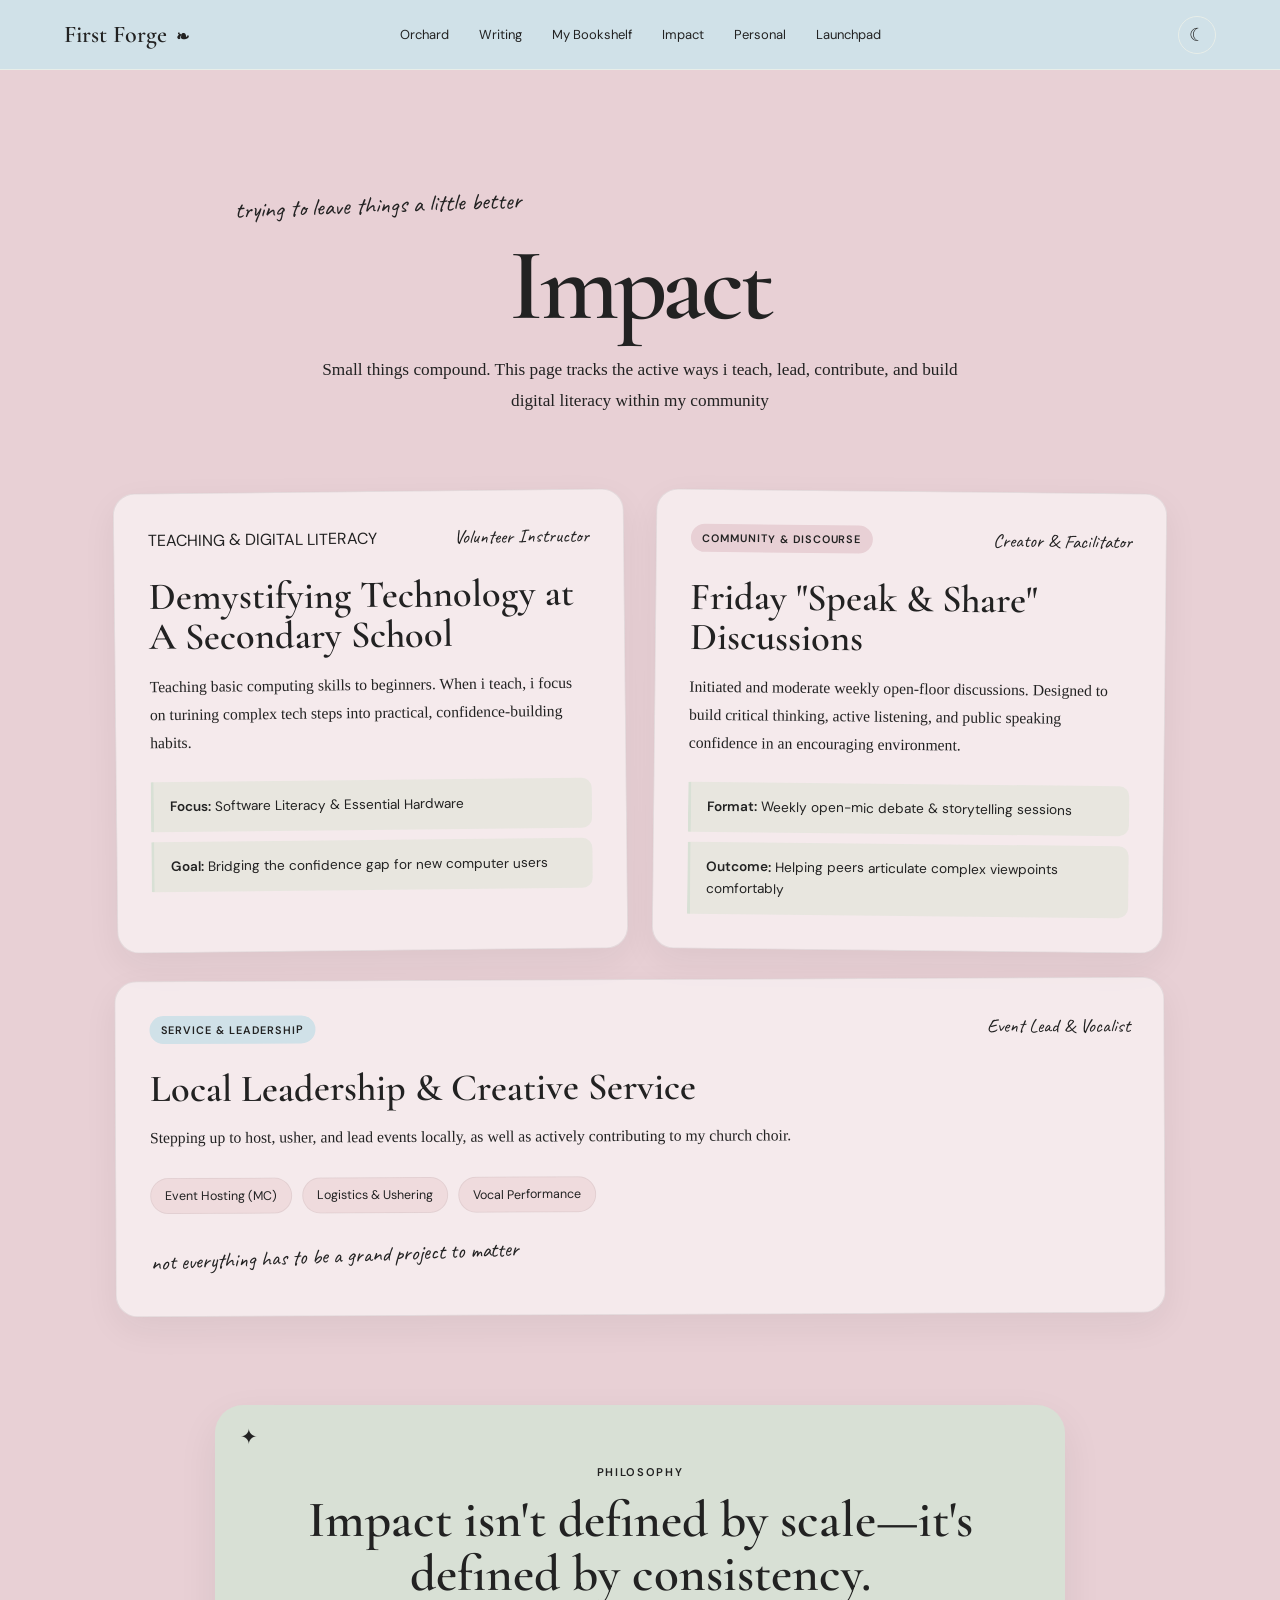
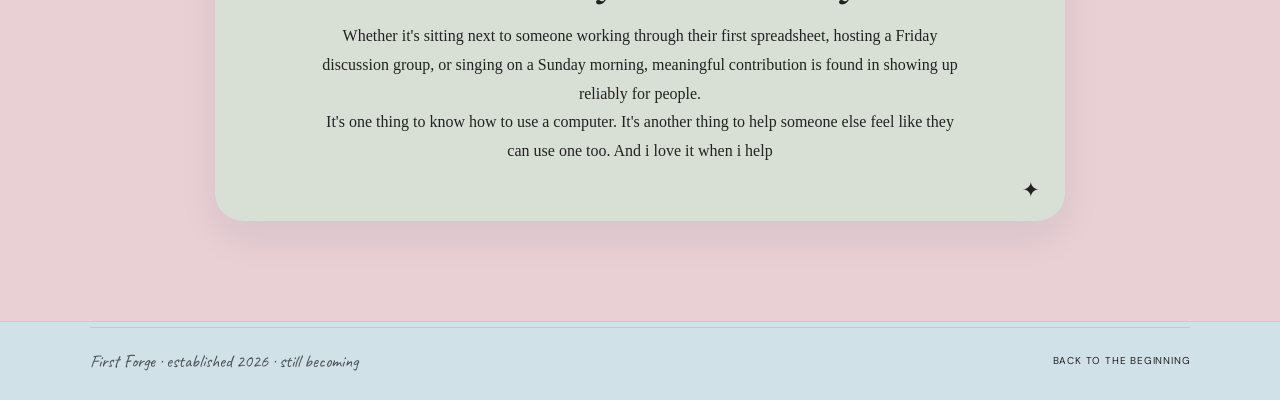
==== commit ec5e3d92: "Updated readme and made some file changes" ====
--- a/impact.html
+++ b/impact.html
@@ -10,8 +10,7 @@
     <link
         href="https://fonts.googleapis.com/css2?family=Caveat:wght@400;500;600&family=Cormorant+Garamond:wght@400;500;600;700&family=DM+Sans:wght@400;500;600&family=Lora:ital,wght@0,400;0,500;1,400&display=swap"
         rel="stylesheet"
-    >
-
+ >
     <link rel="stylesheet" href="style.css">
 
 </head>
@@ -116,13 +115,11 @@
         <p>
             Whether it's sitting next to someone working through their first spreadsheet, hosting a Friday discussion group, or singing on a Sunday morning, meaningful contribution is found in showing up reliably for people.
         </p>
-            </div>
             <p>
                 It's one thing to know how to use a computer.
                 It's another thing to help someone else feel like
                 they can use one too. And i love it when i help
             </p>
-        </article>
     </section>
 </main>
 <footer class="site-footer">
--- a/style.css
+++ b/style.css
@@ -36,6 +36,8 @@
     color:var(--text);
     font-family: "DM Sans", serif;
     transition: background-color 0.3s ease, color 0.3s ease;
+    overflow-x: hidden;
+    width: 100%;
 }
 
 a {
@@ -691,7 +693,7 @@
 
 /* Bookshelf page */
 .bookshelf-page {
-    background-color: var(--blue);
+    background-color: var(--rose);
 }
 
 /* Bookshelf Hero */
@@ -727,9 +729,13 @@
     font-size: 24px;
 }
 
+.bookshelf-page {
+    flex: 1 0 auto;
+}
+
 /* Book Grid */
 .bookshelf-page .bookshelf-full-grid {
-    padding: 10px 8% 70px;
+    padding: 10px 8% 30px;
     display: grid;
     grid-template-columns: repeat(3, 1fr);
     gap: 18px;
@@ -771,12 +777,11 @@
     display: block;
     width: auto;
     height: auto;
-    max-width: 190px;
+    max-width: 100%;
     max-height: 285px;
     object-fit: contain;
-    box-shadow:
-        4px 8px 15px rgba(34, 34, 34, 0.16);
-    transition: transform 0.25s ease box-shadow 0.25s ease;
+    box-shadow: 4px 8px 15px rgba(34, 34, 34, 0.16);
+    transition: transform 0.25s ease, box-shadow 0.25s ease;
 }
 
 .bookshelf-page .full-book-card:hover .full-book-cover img {
@@ -923,7 +928,7 @@
 
 /* Closing Note */
 .bookshelf-page .page-closing-note {
-    padding: 0 8% 90px;
+    padding: 20px 8% 90px;
     margin: 0;
     font-family: "Caveat", cursive;
     font-size: 27px;
@@ -1267,7 +1272,7 @@
 .launchpad-heading h2,
 .listening-heading h2 {
     font-family: "Cormorant Garamond", serif;
-    font-size: 2.25rem;;
+    font-size: 2.25rem;
    margin-bottom: 0.5rem;
 }
 
@@ -1562,6 +1567,7 @@
 /* Footer */
 .site-footer {
     padding: 5px 7% 28px;
+    flex-shrink: 0;
     background-color: var(--blue);
     border-top: 1px solid rgba(34, 34, 34, 0.10);
 }
@@ -1947,7 +1953,7 @@
 }
 
 .mybookshelf-page {
-    background-color: var(--blue);
+    background-color: var(--sage);
 }
 
 .impact-page {
@@ -1986,7 +1992,7 @@
     }
 
     .subpage-grid {
-        grid-template-columns: repeat(auto-fill), minmax(260px, 1fr);
+        grid-template-columns: repeat(auto-fill, minmax(260px, 1fr));
         gap: 1.5rem;
         padding: 0 5% 60px;
     }
@@ -2099,21 +2105,16 @@
     line-height: 1.75;
 }
 
-
 /* Personal Cards*/
-
 .personal-grid {
     position: relative;
     padding: 5px 8% 110px;
-
     display: grid;
     grid-template-columns: repeat(2, 1fr);
     gap: 24px;
 }
 
-
 /* Individual card */
-
 .personal-card {
     position: relative;
     min-height: 310px;
@@ -2137,9 +2138,7 @@
         box-shadow 0.25s ease;
 }
 
-
 /* Card colours */
-
 .personal-card:nth-child(odd) {
     background-color: var(--rose);
 }
@@ -2148,9 +2147,7 @@
     background-color: var(--sage);
 }
 
-
 /* Tiny decorative corner */
-
 .personal-card::after {
     content: "✦";
     position: absolute;
@@ -2213,32 +2210,24 @@
 
 
 /* Card Label */
-
 .card-meta {
     margin-bottom: 38px;
 }
 
 .category-tag {
     display: inline-block;
-
     padding: 6px 10px;
-
     border: 1px solid rgba(55, 55, 45, 0.12);
     border-radius: 20px;
-
     background-color: rgba(255, 255, 255, 0.28);
-
     font-family: "DM Sans", sans-serif;
     font-size: 9px;
     letter-spacing: 0.13em;
     text-transform: uppercase;
-
     color: var(--muted-text);
 }
 
-
 /* Card text*/
-
 .personal-card h2 {
     max-width: 450px;
 
@@ -2398,53 +2387,40 @@
     line-height: 1.8;
 }
 
-
 /* Footer */
-
 .personal-page .site-footer {
     background-color: var(--blue);
 }
 
-
 /* Personal Mobile*/
-
 @media (max-width: 760px) {
-
     .personal-page .page-hero {
         padding: 65px 7% 55px;
     }
-
     .personal-page .page-hero h1 {
         font-size: clamp(62px, 18vw, 90px);
     }
-
     .personal-page .page-intro {
         margin-top: 25px;
         font-size: 16px;
         line-height: 1.7;
     }
-
     .personal-grid {
         grid-template-columns: 1fr;
         padding: 0 7% 75px;
         gap: 18px;
     }
-
     .personal-card {
         min-height: 275px;
         padding: 28px;
     }
-
     .personal-card h2 {
         font-size: 38px;
     }
-
     .card-meta {
         margin-bottom: 30px;
     }
-
     /* Remove rotations on small screens */
-
     .personal-card:nth-child(1),
     .personal-card:nth-child(2),
     .personal-card:nth-child(3),
@@ -2453,7 +2429,6 @@
     .personal-card:nth-child(6) {
         transform: none;
     }
-
     .personal-card:nth-child(1):hover,
     .personal-card:nth-child(2):hover,
     .personal-card:nth-child(3):hover,
@@ -2462,17 +2437,14 @@
     .personal-card:nth-child(6):hover {
         transform: translateY(-4px);
     }
-
     .personal-notes {
         margin: 0 7% 75px;
         padding: 45px 28px 40px;
     }
-
     .personal-notes h2 {
         font-size: 42px;
         line-height: 1;
     }
-
     .personal-notes::after {
         right: 20px;
         top: 20px;
@@ -2480,13 +2452,11 @@
 }
 
 /* Writing Page*/
-
 .writing-page {
-    background-color: var(--background);
+    background-color: var(--blue);
 }
 
 /* Writing Hero */
-
 .writing-page .page-hero {
     position: relative;
     padding: 90px 8% 60px;
@@ -2575,7 +2545,6 @@
 }
 
 /* Article Thumbnails*/
-
 .article-thumbnail {
     width: 100%;
     height: 210px;
@@ -2734,7 +2703,7 @@
 
 /* Orchard Page*/
 .orchard-page {
-    background-color: var(--background);
+    background-color: var(--sage);
 }
 
 /* Orchard Hero*/
@@ -3088,7 +3057,6 @@
     box-shadow: 0 10px 22px rgba(34, 34, 34, 0.08);
 }
 
-
 /* Status */
 .card-status {
     width: fit-content;
@@ -3105,19 +3073,15 @@
 .active-build {
     background-color: rgba(255, 255, 255, 0.35);
 }
-
 .research-capstone {
     background-color: rgba(255, 255, 255, 0.45);
 }
-
 .target {
     background-color: rgba(255, 255, 255, 0.4);
 }
-
 .idea {
     background-color: rgba(255, 255, 255, 0.4);
 }
-
 
 /* Card typography */
 .launchpad-card h3 {
@@ -3136,7 +3100,6 @@
     font-size: 13px;
     line-height: 1.65;
 }
-
 
 /* Feature lists */
 .feature-list {
@@ -3157,9 +3120,7 @@
     border-bottom: 1px solid rgba(55, 55, 45, 0.10);
 }
 
-
 /* Technology / category line */
-
 .card-tech {
     margin-top: auto;
     padding-top: 25px;
@@ -3170,7 +3131,6 @@
     color: var(--muted-text);
 }
 
-
 /* Maybe Someday cards */
 .launchpad-card.concept {
     min-height: 270px;
@@ -3179,7 +3139,6 @@
 .launchpad-card.concept:nth-child(even) {
     background-color: var(--sage);
 }
-
 
 /* Handwritten ending */
 .launchpad-note {
@@ -3195,4 +3154,283 @@
     line-height: 1.3;
     opacity: 0.75;
     transform: rotate(-1deg);
-}+}
+
+/* Impact Page */
+.impact-page {
+    background: var(--rose);
+}
+
+/* Impact Hero */
+.impact-page .page-hero {
+    max-width: 850px;
+    margin: 0 auto;
+    padding: 90px 20px 55px;
+    text-align: center;
+}
+
+.impact-page .page-hero .handwritten {
+    margin-bottom: 12px;
+    font-family: 'Caveat', cursive;
+    font-size: 1.5rem;
+}
+
+.impact-page .page-hero h1 {
+    margin: 0 0 20px;
+    font-family: 'Cormorant Garamond', serif;
+    font-size: clamp(4rem, 8vw, 7rem);
+    font-weight: 600;
+    line-height: 0.95;
+    letter-spacing: -0.04em;
+}
+
+.impact-page .page-intro {
+    max-width: 680px;
+    margin: 0 auto;
+    font-family: 'Lora', serif;
+    font-size: 1.08rem;
+    line-height: 1.8;
+}
+
+/* Impact Cards */
+.impact-page .impact-story {
+    width: min(1050px, calc(100% - 40px));
+    margin: 20px auto 90px;
+    display: grid;
+    grid-template-columns: repeat(2, minmax(0, 1fr));
+    gap: 28px;
+}
+
+/* Main cards */
+.impact-page .impact-card {
+    position: relative;
+    padding: 34px;
+    background: rgba(255, 255, 255, 0.55);
+    border: 1px solid rgba(34, 34, 34, 0.08);
+    border-radius: 22px;
+    box-shadow: 0 12px 35px rgba(34, 34, 34, 0.06);
+    transition: transform 0.25s ease, box-shadow 0.25s ease;
+}
+
+/* Make the third card span the width */
+.impact-page .impact-card:nth-child(3) {
+    grid-column: 1 / -1;
+}
+
+/* Cute offset effect */
+.impact-page .impact-card:nth-child(1) {
+    transform: rotate(-0.6deg);
+}
+
+.impact-page .impact-card:nth-child(2) {
+    transform: rotate(0.6deg);
+}
+
+.impact-page .impact-card:nth-child(3) {
+    transform: rotate(-0.25deg);
+}
+
+
+/* Hover */
+.impact-page .impact-card:hover {
+    transform: translateY(-6px) rotate(0deg);
+    box-shadow: 0 18px 45px rgba(34, 34, 34, 0.1);
+}
+
+/* Card Header */
+.impact-page .card-header {
+    display: flex;
+    align-items: center;
+    justify-content: space-between;
+    gap: 15px;
+    margin-bottom: 25px;
+}
+
+.impact-page .impact-tag {
+    display: inline-block;
+    padding: 7px 11px;
+    border-radius: 999px;
+    background: var(--sage);
+    color: #222;
+    font-family: 'DM Sans', sans-serif;
+    font-size: 0.68rem;
+    font-weight: 600;
+    letter-spacing: 0.09em;
+}
+
+.impact-page .impact-role {
+    font-family: 'Caveat', cursive;
+    font-size: 1.2rem;
+    white-space: nowrap;
+}
+
+/* Different little tag colours */
+.impact-page .impact-card:nth-child(2) .impact-tag {
+    background: var(--rose);
+}
+
+.impact-page .impact-card:nth-child(3) .impact-tag {
+    background: var(--blue);
+}
+
+/* Card Typography */
+.impact-page .impact-card h2 {
+    margin: 0 0 15px;
+    font-family: 'Cormorant Garamond', serif;
+    font-size: clamp(2rem, 3vw, 2.7rem);
+    font-weight: 600;
+    line-height: 1.05;
+}
+
+.impact-page .impact-card > p {
+    max-width: 720px;
+    margin: 0 0 25px;
+    font-family: 'Lora', serif;
+    font-size: 0.98rem;
+    line-height: 1.8;
+}
+
+/* Highlight Notes */
+.impact-page .impact-highlights {
+    display: grid;
+    gap: 10px;
+
+    margin-top: 25px;
+}
+
+.impact-page .highlight-item {
+    padding: 14px 16px;
+
+    background: rgba(203, 219, 197, 0.32);
+
+    border-left: 3px solid var(--sage);
+    border-radius: 0 10px 10px 0;
+
+    font-family: 'DM Sans', sans-serif;
+    font-size: 0.85rem;
+    line-height: 1.6;
+}
+
+.impact-page .highlight-item strong {
+    font-weight: 600;
+}
+
+/* Skill and service tags */
+.impact-page .impact-tags-list {
+    display: flex;
+    flex-wrap: wrap;
+    gap: 10px;
+    margin: 25px 0 30px;
+}
+
+.impact-page .impact-tags-list span {
+    padding: 9px 14px;
+    background: rgba(232, 197, 200, 0.42);
+    border: 1px solid rgba(34, 34, 34, 0.06);
+    border-radius: 999px;
+    font-family: 'DM Sans', sans-serif;
+    font-size: 0.78rem;
+}
+
+/* Handwritten card ending */
+.impact-page .impact-card .handwritten {
+    margin-top: 25px;
+    margin-bottom: 0;
+
+    font-family: 'Caveat', cursive;
+    font-size: 1.35rem;
+}
+
+/* Philosophy Note */
+.impact-page .impact-note {
+    width: min(850px, calc(100% - 40px));
+    margin: 0 auto 100px;
+    padding: 55px 50px;
+    background: var(--sage);
+    border-radius: 28px;
+    text-align: center;
+    box-shadow: 0 15px 40px rgba(34, 34, 34, 0.07);
+    position: relative;
+}
+
+/* Little decorative corners */
+.impact-page .impact-note::before {
+    content: "✦";
+    position: absolute;
+    top: 18px;
+    left: 25px;
+    font-size: 1.3rem;
+}
+
+.impact-page .impact-note::after {
+    content: "✦";
+    position: absolute;
+    bottom: 18px;
+    right: 25px;
+    font-size: 1.3rem;
+}
+
+.impact-page .note-label {
+    display: inline-block;
+    margin-bottom: 15px;
+    font-family: 'DM Sans', sans-serif;
+    font-size: 0.7rem;
+    font-weight: 600;
+    letter-spacing: 0.15em;
+}
+
+.impact-page .impact-note h2 {
+    max-width: 700px;
+    margin: 0 auto 20px;
+    font-family: 'Cormorant Garamond', serif;
+    font-size: clamp(2rem, 4vw, 3.2rem);
+    line-height: 1.05;
+    font-weight: 600;
+}
+
+.impact-page .impact-note p {
+    max-width: 650px;
+    margin: 0 auto;
+    font-family: 'Lora', serif;
+    line-height: 1.8;
+}
+
+/* Mobile Responsiveness */
+@media (max-width: 760px) {
+    .impact-page .page-hero {
+        padding-top: 65px;
+        padding-bottom: 35px;
+    }
+
+    .impact-page .impact-story {
+        grid-template-columns: 1fr;
+        width: min(100% - 28px, 600px);
+        gap: 20px;
+    }
+
+    .impact-page .impact-card:nth-child(1),
+    .impact-page .impact-card:nth-child(2),
+    .impact-page .impact-card:nth-child(3) {
+        grid-column: auto;
+        transform: none;
+    }
+
+    .impact-page .impact-card {
+        padding: 26px 22px;
+    }
+
+    .impact-page .card-header {
+        align-items: flex-start;
+        flex-direction: column;
+    }
+
+    .impact-page .impact-role {
+        font-size: 1.1rem;
+    }
+
+    .impact-page .impact-note {
+        width: min(100% - 28px, 600px);
+        padding: 42px 25px;
+        margin-bottom: 70px;
+    }
+}
